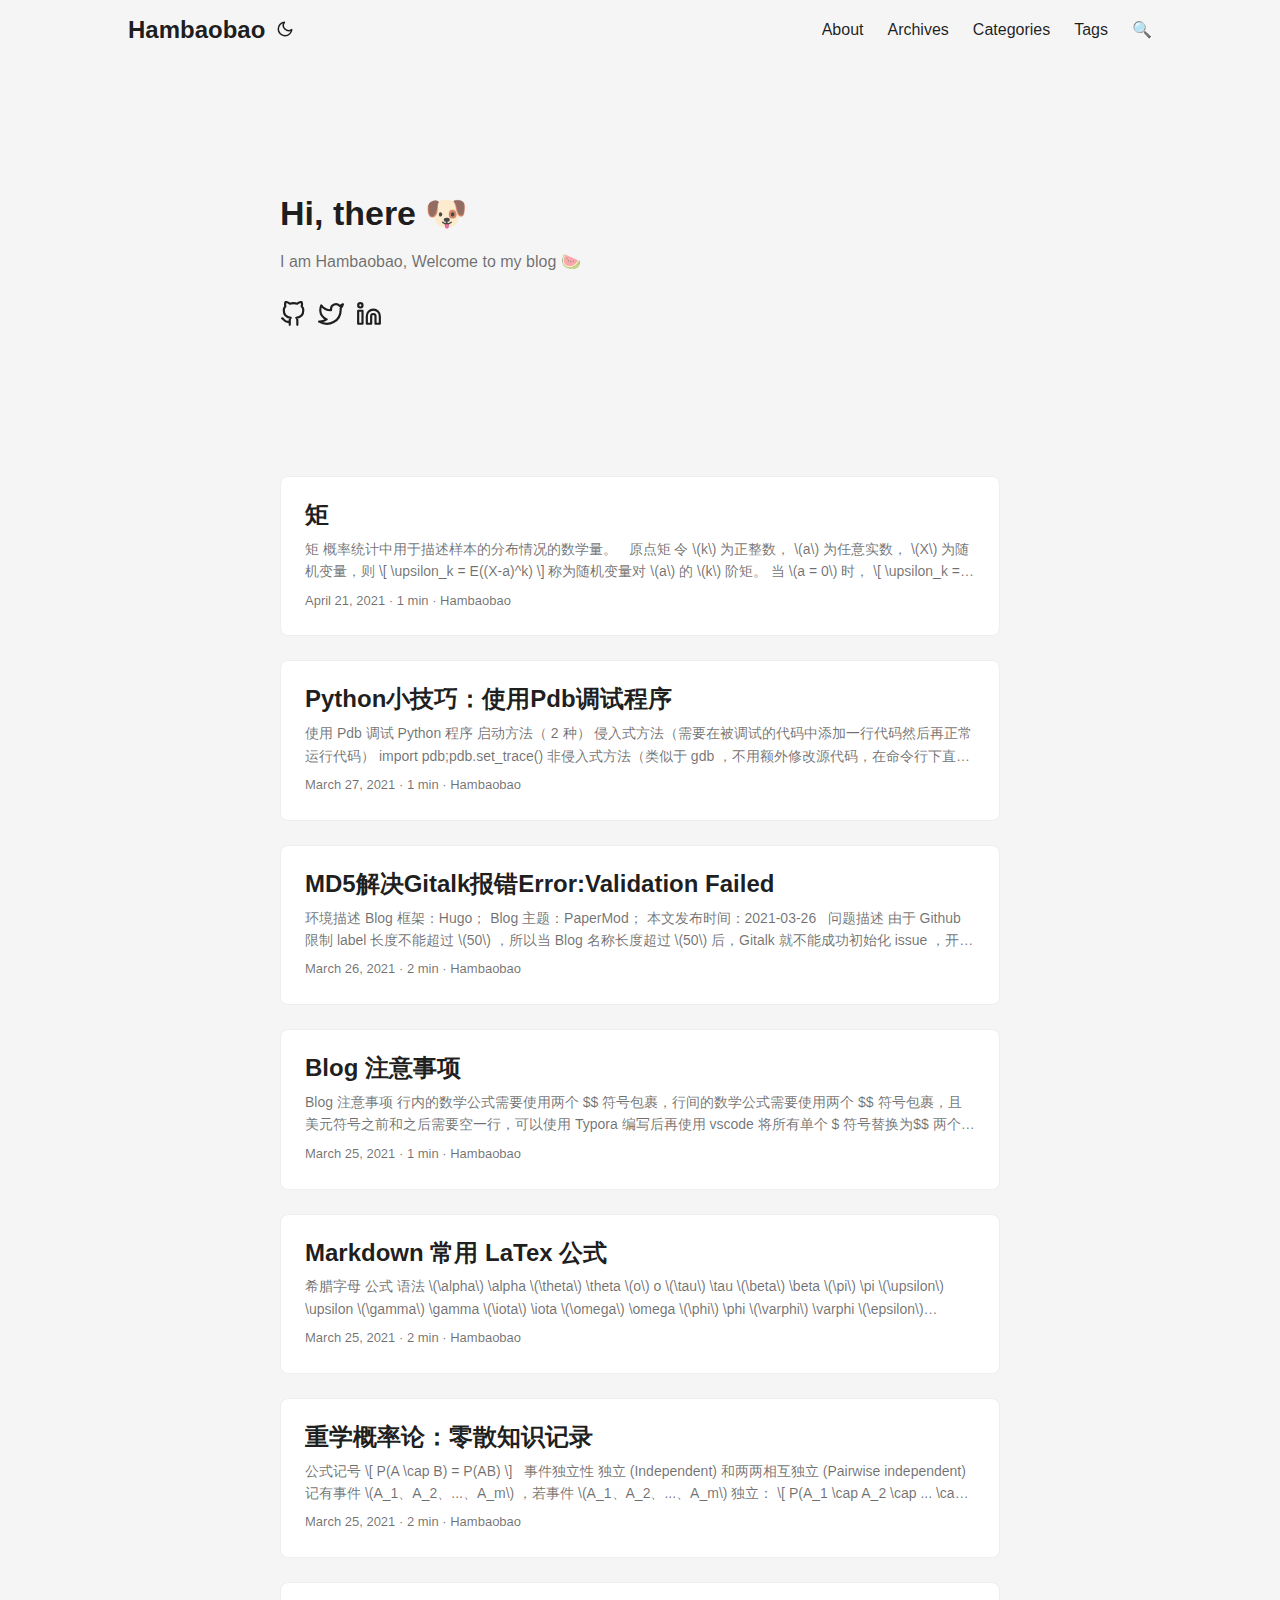
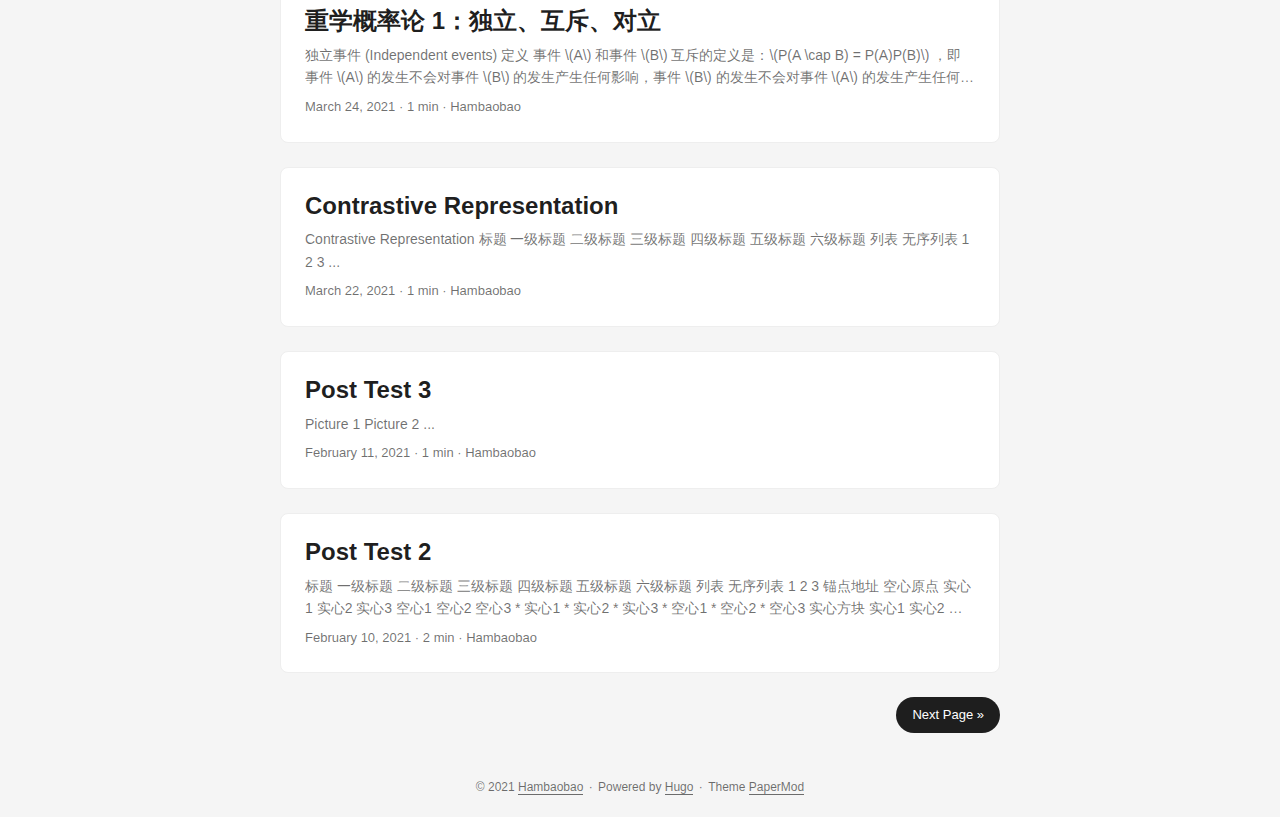
==== index.html @ 39e087c7 "deployed by shell" ====
<!DOCTYPE html>
<html lang="en" dir="auto">

<head><meta charset="utf-8">
<meta http-equiv="X-UA-Compatible" content="IE=edge">
<meta name="viewport" content="width=device-width, initial-scale=1, shrink-to-fit=no">
<meta name="robots" content="index, follow">
<title>Hambaobao</title>

<meta name="keywords" content="" />
<meta name="description" content="">
<meta name="author" content="Hambaobao">
<link rel="canonical" href="https://hambaobao.github.io/" />
<link href="/assets/css/stylesheet.min.3b4ed2e80185ab356f837eda72c1debdea24ca2d707d78b82f2534624843aaa0.css" integrity="sha256-O07S6AGFqzVvg37acsHeveokyi1wfXi4LyU0YkhDqqA=" rel="preload stylesheet"
    as="style">

<link rel="icon" href="https://hambaobao.github.io/favicon.ico">
<link rel="icon" type="image/png" sizes="16x16" href="https://hambaobao.github.io/favicon-16x16.png">
<link rel="icon" type="image/png" sizes="32x32" href="https://hambaobao.github.io/favicon-32x32.png">
<link rel="apple-touch-icon" href="https://hambaobao.github.io/apple-touch-icon.png">
<link rel="mask-icon" href="https://hambaobao.github.io/safari-pinned-tab.svg">
<meta name="theme-color" content="#2e2e33">
<meta name="msapplication-TileColor" content="#2e2e33">
<meta name="generator" content="Hugo 0.80.0" />
<link rel="alternate" type="application/rss&#43;xml" href="https://hambaobao.github.io/index.xml">
<link rel="alternate" type="application/json" href="https://hambaobao.github.io/index.json">


<meta property="og:title" content="Hambaobao" />
<meta property="og:description" content="" />
<meta property="og:type" content="website" />
<meta property="og:url" content="https://hambaobao.github.io/" />
<meta property="og:updated_time" content="2021-04-21T15:44:11+08:00" />
<meta name="twitter:card" content="summary"/>
<meta name="twitter:title" content="Hambaobao"/>
<meta name="twitter:description" content=""/>

<script type="application/ld+json">
{
  "@context": "https://schema.org",
  "@type": "Organization",
  "name": "Hambaobao",
  "url": "https://hambaobao.github.io",
  "description": "",
  "thumbnailUrl": "https://hambaobao.github.io/favicon.ico",
  "sameAs": [
      "https://github.com/Hambaobao", "https://twitter.com", "https://linkedin.com"
  ]
}
</script>


</head>

<body class="list" id="top">
<script>
    if (localStorage.getItem("pref-theme") === "dark") {
        document.body.classList.add('dark');
    } else if (localStorage.getItem("pref-theme") === "light") {
        document.body.classList.remove('dark')
    } else if (window.matchMedia('(prefers-color-scheme: dark)').matches) {
        document.body.classList.add('dark');
    }

</script>
<noscript>
    <style type="text/css">
        .theme-toggle,
        .top-link {
            display: none;
        }

    </style>
</noscript>
<header class="header">
    <nav class="nav">
        <div class="logo">
            <a href="https://hambaobao.github.io" accesskey="h" title="Hambaobao (Alt + H)">Hambaobao</a>
            <span class="logo-switches">
                <a id="theme-toggle" accesskey="t" title="(Alt + T)">
                    <svg id="moon" xmlns="http://www.w3.org/2000/svg" width="24" height="24" viewBox="0 0 24 24"
                        fill="none" stroke="currentColor" stroke-width="2" stroke-linecap="round"
                        stroke-linejoin="round">
                        <path d="M21 12.79A9 9 0 1 1 11.21 3 7 7 0 0 0 21 12.79z"></path>
                    </svg>
                    <svg id="sun" xmlns="http://www.w3.org/2000/svg" width="24" height="24" viewBox="0 0 24 24"
                        fill="none" stroke="currentColor" stroke-width="2" stroke-linecap="round"
                        stroke-linejoin="round">
                        <circle cx="12" cy="12" r="5"></circle>
                        <line x1="12" y1="1" x2="12" y2="3"></line>
                        <line x1="12" y1="21" x2="12" y2="23"></line>
                        <line x1="4.22" y1="4.22" x2="5.64" y2="5.64"></line>
                        <line x1="18.36" y1="18.36" x2="19.78" y2="19.78"></line>
                        <line x1="1" y1="12" x2="3" y2="12"></line>
                        <line x1="21" y1="12" x2="23" y2="12"></line>
                        <line x1="4.22" y1="19.78" x2="5.64" y2="18.36"></line>
                        <line x1="18.36" y1="5.64" x2="19.78" y2="4.22"></line>
                    </svg>
                </a>
                
                
            </span>
        </div>
        <ul id="menu" onscroll="menu_on_scroll()">
            <li>
                <a href="https://hambaobao.github.io/about/" title="About">
                    <span>About</span>
                </a>
            </li>
            <li>
                <a href="https://hambaobao.github.io/archives/" title="Archives">
                    <span>Archives</span>
                </a>
            </li>
            <li>
                <a href="https://hambaobao.github.io/categories/" title="Categories">
                    <span>Categories</span>
                </a>
            </li>
            <li>
                <a href="https://hambaobao.github.io/tags/" title="Tags">
                    <span>Tags</span>
                </a>
            </li>
            <li>
                <a href="https://hambaobao.github.io/search/" title="🔍 (Alt &#43; /)" accesskey=/>
                    <span>🔍</span>
                </a>
            </li></ul>
    </nav>
</header>

    <main class="main"> 



<article class="first-entry home-info">
    <header class="entry-header">
        <h1>Hi, there 🐶</h1>
    </header>
    <section class="entry-content">
        <p>I am Hambaobao, Welcome to my blog 🍉</p>
    </section>
    <footer class="entry-footer"><div class="social-icons"><a href="https://github.com/Hambaobao" target="_blank" rel="noopener noreferrer me"
        title="Github"><svg xmlns="http://www.w3.org/2000/svg" viewBox="0 0 24 24" fill="none" stroke="currentColor" stroke-width="2"
    stroke-linecap="round" stroke-linejoin="round">
    <path
        d="M9 19c-5 1.5-5-2.5-7-3m14 6v-3.87a3.37 3.37 0 0 0-.94-2.61c3.14-.35 6.44-1.54 6.44-7A5.44 5.44 0 0 0 20 4.77 5.07 5.07 0 0 0 19.91 1S18.73.65 16 2.48a13.38 13.38 0 0 0-7 0C6.27.65 5.09 1 5.09 1A5.07 5.07 0 0 0 5 4.77a5.44 5.44 0 0 0-1.5 3.78c0 5.42 3.3 6.61 6.44 7A3.37 3.37 0 0 0 9 18.13V22">
    </path>
</svg></a><a href="https://twitter.com" target="_blank" rel="noopener noreferrer me"
        title="Twitter"><svg xmlns="http://www.w3.org/2000/svg" viewBox="0 0 24 24" fill="none" stroke="currentColor" stroke-width="2"
    stroke-linecap="round" stroke-linejoin="round">
    <path
        d="M23 3a10.9 10.9 0 0 1-3.14 1.53 4.48 4.48 0 0 0-7.86 3v1A10.66 10.66 0 0 1 3 4s-4 9 5 13a11.64 11.64 0 0 1-7 2c9 5 20 0 20-11.5a4.5 4.5 0 0 0-.08-.83A7.72 7.72 0 0 0 23 3z">
    </path>
</svg></a><a href="https://linkedin.com" target="_blank" rel="noopener noreferrer me"
        title="Linkedin"><svg xmlns="http://www.w3.org/2000/svg" viewBox="0 0 24 24" fill="none" stroke="currentColor" stroke-width="2"
    stroke-linecap="round" stroke-linejoin="round">
    <path d="M16 8a6 6 0 0 1 6 6v7h-4v-7a2 2 0 0 0-2-2 2 2 0 0 0-2 2v7h-4v-7a6 6 0 0 1 6-6z"></path>
    <rect x="2" y="9" width="4" height="12"></rect>
    <circle cx="4" cy="4" r="2"></circle>
</svg></a></div>
</footer>
</article>

<article class="post-entry"> 

  <header class="entry-header">
    <h2>
      矩
    </h2>
  </header>
  <section class="entry-content">
    <p>矩 概率统计中用于描述样本的分布情况的数学量。
 
原点矩 令 \(k\) 为正整数， \(a\) 为任意实数， \(X\) 为随机变量，则
\[ \upsilon_k = E((X-a)^k) \]
称为随机变量对 \(a\) 的 \(k\) 阶矩。
当 \(a = 0\) 时，
\[ \upsilon_k = E(X^k) \]
即为随机变量 \(X\) 的 \(k\) 阶原点矩。
随机变量 \(X\) 的 一阶原点矩 即为其期望 \(E(X)\) ，也称为样本的中心。
 
中心矩 对于一维随机变量 \(X\)，其 \(k\) 阶中心矩 \(\mu_k\) 为相对于 \(E(X)\) 的 \(k\) 阶矩：
\[ \mu_k = E((X-E(X)^k)) = \int_{-\infty}^{&#43;\infty} (x - \mu)^k f(x) dx \]
意义  0 阶中心矩 \[\mu_0\] 恒为 \[1\] ； 1 阶中心距 \[\mu_1\] 恒为 \[0\] ； 2 阶中心距 \[\mu_2 = \int_{-\infty}^{&#43;\infty}[x - E(x)]^2dx = E(X^2) - E(X)^2\] ，为 \[X\] 的方差 \[Var(X)\] ； 3 阶中心距 \[\mu_3 = \int_{-\infty}^{&#43;\infty}[x - E(x)]^3 dx\] 为 \[X\] 的偏态； 4 阶中心距 \[\mu_4 = \int_{-\infty}^{&#43;\infty}[x - E(x)]^4 dx\] 为 \[X\] 的峰态；  性质  中心矩具有平移不变性，对任意随机变量 \[X\] 和任意常数 \[c\] ，恒有：\[\mu_n(X&#43;c) = \mu_n(X)\] ； \[n\] 阶中心矩是 \[n\] 的齐次函数：\[\mu_n(cX) = c^n\mu_n(X)\] ；   ...</p>
  </section>
  <footer class="entry-footer">

April 21, 2021&nbsp;·&nbsp;1 min&nbsp;·&nbsp;Hambaobao
</footer>
  <a class="entry-link" aria-label="post link to 矩" href="https://hambaobao.github.io/post/%E7%9F%A9/"></a>
</article>
<article class="post-entry"> 

  <header class="entry-header">
    <h2>
      Python小技巧：使用Pdb调试程序
    </h2>
  </header>
  <section class="entry-content">
    <p>使用 Pdb 调试 Python 程序 启动方法（ 2 种）  侵入式方法（需要在被调试的代码中添加一行代码然后再正常运行代码）
import pdb;pdb.set_trace()
 非侵入式方法（类似于 gdb ，不用额外修改源代码，在命令行下直接运行就能调试）
python3 -m pdb filename.py
   
Pdb 命令 查看源代码  命令 l ：查看当前位置前后11行源代码（多次会翻页），当前位置在代码中会用--&gt;这个符号标出来； 命令 ll ：查看当前函数或框架的所有源代码；   
添加断点  命令 b line_number ：例如 b 18 在当前文件的第 \(18\) 行打断点； 命令 b filename:line_number ：在 filename 文件的第 line_number 行打断点； 命令 b functionname ：在函数 functionname 处打断点；
 命令 b ：列出所有中断，包括每个断点、命中该断点的次数、当前的忽略次数以及关联的条件；
   
清除断点  命令 cl ：清除所有断点； 命令 cl bpnumber [bpnumber ....</p>
  </section>
  <footer class="entry-footer">

March 27, 2021&nbsp;·&nbsp;1 min&nbsp;·&nbsp;Hambaobao
</footer>
  <a class="entry-link" aria-label="post link to Python小技巧：使用Pdb调试程序" href="https://hambaobao.github.io/post/python%E5%B0%8F%E6%8A%80%E5%B7%A7-%E4%BD%BF%E7%94%A8pdb%E8%B0%83%E8%AF%95%E7%A8%8B%E5%BA%8F/"></a>
</article>
<article class="post-entry"> 

  <header class="entry-header">
    <h2>
      MD5解决Gitalk报错Error:Validation Failed
    </h2>
  </header>
  <section class="entry-content">
    <p>环境描述  Blog 框架：Hugo； Blog 主题：PaperMod； 本文发布时间：2021-03-26   
问题描述 由于 Github 限制 label 长度不能超过 \(50\) ，所以当 Blog 名称长度超过 \(50\) 后，Gitalk 就不能成功初始化 issue ，开启评论时提示错误信息为：Error:Validation Failed 。
 
解决方法 1. 找到一个 JS 实现的 md5 脚本 比如这个： JavaScript- MD5，我使用的是该仓库下的 js/md5.min.js 这个文件，把它下载下来，然后放到自己的网站的 js 脚本目录下，比如我的是 https://hambaobao.github.io/assets/js/ ，此处为生成静态网站文件后上传到 Github 的目录位置，至于在本地的时候放在哪里，由于不同框架和主题不同请读者自行判断，我是放到了本地的 /public/assets/js/ 下。
 
2. 修改 Gitalk 配置文件 简单的引入md5 脚本，并修改 Gitalk 配置中的 id 即可。
原文件：
{{ if .Site.Params.enableGitalk }} &lt;div id=&#34;gitalk-container&#34;&gt;&lt;/div&gt; &lt;link rel=&#34;stylesheet&#34; href=&#34;https://cdn.jsdelivr.net/npm/gitalk@1/dist/gitalk.css&#34;&gt; &lt;script src=&#34;https://cdn.jsdelivr.net/npm/gitalk@1/dist/gitalk.min.js&#34;&gt;&lt;/script&gt; &lt;script&gt; const gitalk = new Gitalk({ clientID: &#39;{{ ....</p>
  </section>
  <footer class="entry-footer">

March 26, 2021&nbsp;·&nbsp;2 min&nbsp;·&nbsp;Hambaobao
</footer>
  <a class="entry-link" aria-label="post link to MD5解决Gitalk报错Error:Validation Failed" href="https://hambaobao.github.io/post/md5%E8%A7%A3%E5%86%B3gitalk%E6%8A%A5%E9%94%99errorvalidation-failed/"></a>
</article>
<article class="post-entry"> 

  <header class="entry-header">
    <h2>
      Blog 注意事项
    </h2>
  </header>
  <section class="entry-content">
    <p>Blog 注意事项   行内的数学公式需要使用两个 $$ 符号包裹，行间的数学公式需要使用两个 $$ 符号包裹，且美元符号之前和之后需要空一行，可以使用 Typora 编写后再使用 vscode 将所有单个 $ 符号替换为$$ 两个美元符号，然后再网站根目录下执行 ./deploy.sh 发布更新网站内容；Reference
  Typora 中的空白行不会在网页中出现，若希望在网页出现像使用 Typora 打开 .md 文件那样的空白行，需要在 Typora 中的空白行使用 &amp;nbsp; 占位；Reference
  Updating；
  ...</p>
  </section>
  <footer class="entry-footer">

March 25, 2021&nbsp;·&nbsp;1 min&nbsp;·&nbsp;Hambaobao
</footer>
  <a class="entry-link" aria-label="post link to Blog 注意事项" href="https://hambaobao.github.io/post/blog-%E6%B3%A8%E6%84%8F%E4%BA%8B%E9%A1%B9/"></a>
</article>
<article class="post-entry"> 

  <header class="entry-header">
    <h2>
      Markdown 常用 LaTex 公式
    </h2>
  </header>
  <section class="entry-content">
    <p>希腊字母    公式 语法     \(\alpha\) \alpha   \(\theta\) \theta   \(o\) o   \(\tau\) \tau   \(\beta\) \beta   \(\pi\) \pi   \(\upsilon\) \upsilon   \(\gamma\) \gamma   \(\iota\) \iota   \(\omega\) \omega   \(\phi\) \phi   \(\varphi\) \varphi   \(\epsilon\) \epsilon   \(\lambda\) \lambda   \(\chi\) \chi   \(\varepsilon\) \varepsilon   \(\mu\) \mu   \(\sigma\) \sigma   \(\psi\) \psi   \(\zeta\) \zeta   \(\nu\) \nu   \(\eta\) \eta   \(\xi\) xi   \(\Gamma\) \Gamma   \(\Lambda\) \Lambda   \(\Sigma\) \Sigma   \(\Psi\) \Psi   \(\Delta\) \Delta   \(\Upsilon\) \Upsilon   \(\Omega\) \Omega   \(\Theta\) \Theta   \(\Pi\) \Pi   \(\Phi\) \Phi     ...</p>
  </section>
  <footer class="entry-footer">

March 25, 2021&nbsp;·&nbsp;2 min&nbsp;·&nbsp;Hambaobao
</footer>
  <a class="entry-link" aria-label="post link to Markdown 常用 LaTex 公式" href="https://hambaobao.github.io/post/markdown-%E5%B8%B8%E7%94%A8latex%E5%85%AC%E5%BC%8F/"></a>
</article>
<article class="post-entry"> 

  <header class="entry-header">
    <h2>
      重学概率论：零散知识记录
    </h2>
  </header>
  <section class="entry-content">
    <p>公式记号 \[ P(A \cap B) = P(AB) \]
 
事件独立性 独立 (Independent) 和两两相互独立 (Pairwise independent) 记有事件 \(A_1、A_2、...、A_m\) ，若事件 \(A_1、A_2、...、A_m\) 独立：
\[ P(A_1 \cap A_2 \cap ... \cap A_m) = P(A_1)P(A_2)...P(A_m) \]
若事件 \(A_1、A_2、...、A_m\) 两两相互独立：
\[ P(A_i \cap A_j) = P(A_i)P(A_j), for\ any \ 1 \le i, j \le m \]
注意 事件 \(A_1、A_2、...、A_m\) 独立比事件 \(A_1、A_2、...、A_m\) 两两相互独立的条件更强，即使事件 \(A_1、A_2、...、A_m\) 两两相互独立，事件 \(A_1、A_2、...、A_m\) 也不一定独立，即公式 \((3)\) 成立，公式 \((2)\) 也不一定成立。
例子 抛两次骰子，记第一次抛出正面为事件 \(A\) ，记第二次抛出正面为事件 \(B\) ，记两次抛出得到相同的面为事件 \(C\) ，事件 \(A、B、C\) 两两相互独立，但是事件 \(A、B、C\) 并不独立：...</p>
  </section>
  <footer class="entry-footer">

March 25, 2021&nbsp;·&nbsp;2 min&nbsp;·&nbsp;Hambaobao
</footer>
  <a class="entry-link" aria-label="post link to 重学概率论：零散知识记录" href="https://hambaobao.github.io/post/%E9%87%8D%E5%AD%A6%E6%A6%82%E7%8E%87%E8%AE%BA-%E9%9B%B6%E6%95%A3%E7%9F%A5%E8%AF%86%E8%AE%B0%E5%BD%95/"></a>
</article>
<article class="post-entry"> 

  <header class="entry-header">
    <h2>
      重学概率论 1：独立、互斥、对立
    </h2>
  </header>
  <section class="entry-content">
    <p>独立事件 (Independent events)  定义 事件 \(A\) 和事件 \(B\) 互斥的定义是：\(P(A \cap B) = P(A)P(B)\) ，即事件 \(A\) 的发生不会对事件 \(B\) 的发生产生任何影响，事件 \(B\) 的发生不会对事件 \(A\) 的发生产生任何影响。
例子 抛两次硬币，记第一次抛到正面朝上为事件 \(A\) ，第二次抛到正面朝上为事件 \(B\) ，则事件 \(A\) 和事件 \(B\) 相互独立，因为第一抛硬币的结果并不会影响第二次抛硬币的结果。
 
互斥事件 (Mutually exclusive events)  定义 事件 \(A\) 和事件 \(B\) 互斥的定义是：\(A \cap B = \emptyset\) ，即事件 \(A\) 和事件 \(B\) 不可能同时发生。
例子 设一个大学生是大一学生、大二学生、大三学生、大四学生分别为事件 \(A、B、C、D\) ，则事件 \(A\) 和事件 \(B\) 是互斥事件，因为一个同学不可能既是大一学生又是大二学生。
 
对立事件 (Opposing events)  定义 事件 \(A\) 和事件 \(B\) 对立的定义是：\(A \cap B = \emptyset\) 并且 \(A \cup B = U\) 。...</p>
  </section>
  <footer class="entry-footer">

March 24, 2021&nbsp;·&nbsp;1 min&nbsp;·&nbsp;Hambaobao
</footer>
  <a class="entry-link" aria-label="post link to 重学概率论 1：独立、互斥、对立" href="https://hambaobao.github.io/post/%E9%87%8D%E5%AD%A6%E6%A6%82%E7%8E%87%E8%AE%BA1-%E7%8B%AC%E7%AB%8B%E4%BA%92%E6%96%A5%E5%AF%B9%E7%AB%8B/"></a>
</article>
<article class="post-entry"> 

  <header class="entry-header">
    <h2>
      Contrastive Representation
    </h2>
  </header>
  <section class="entry-content">
    <p>Contrastive Representation 标题 一级标题 二级标题 三级标题 四级标题 五级标题 六级标题 列表 无序列表  1 2 3    ...</p>
  </section>
  <footer class="entry-footer">

March 22, 2021&nbsp;·&nbsp;1 min&nbsp;·&nbsp;Hambaobao
</footer>
  <a class="entry-link" aria-label="post link to Contrastive Representation" href="https://hambaobao.github.io/post/contrastive-representation/"></a>
</article>
<article class="post-entry"> 

  <header class="entry-header">
    <h2>
      Post Test 3
    </h2>
  </header>
  <section class="entry-content">
    <p>Picture 1 Picture 2 ...</p>
  </section>
  <footer class="entry-footer">

February 11, 2021&nbsp;·&nbsp;1 min&nbsp;·&nbsp;Hambaobao
</footer>
  <a class="entry-link" aria-label="post link to Post Test 3" href="https://hambaobao.github.io/post/post-test-3/"></a>
</article>
<article class="post-entry"> 

  <header class="entry-header">
    <h2>
      Post Test 2
    </h2>
  </header>
  <section class="entry-content">
    <p>标题 一级标题 二级标题 三级标题 四级标题 五级标题 六级标题 列表 无序列表  1 2 3  锚点地址 空心原点  实心1 实心2 实心3  空心1 空心2 空心3    * 实心1 * 实心2 * 实心3 * 空心1 * 空心2 * 空心3 实心方块  实心1 实心2 实心3  空心1 空心2 空心3  实心方块1 实心方块2 实心方块3      * 实心1 * 实心2 * 实心3 * 空心1 * 空心2 * 空心3 * 实心方块1 * 实心方块2 * 实心方块3 有序列表  1 2 3  引用  这里是引用...</p>
  </section>
  <footer class="entry-footer">

February 10, 2021&nbsp;·&nbsp;2 min&nbsp;·&nbsp;Hambaobao
</footer>
  <a class="entry-link" aria-label="post link to Post Test 2" href="https://hambaobao.github.io/post/post-test-2/"></a>
</article>
<footer class="page-footer">
  <nav class="pagination">
    <a class="next" href="https://hambaobao.github.io/page/2/">Next Page »</a>
  </nav>
</footer>

    </main><footer class="footer">
    <span>&copy; 2021 <a href="https://hambaobao.github.io">Hambaobao</a></span>
    <span>&middot;</span>
    <span>Powered by <a href="https://gohugo.io/" rel="noopener noreferrer" target="_blank">Hugo</a></span>
    <span>&middot;</span>
    <span>Theme <a href="https://git.io/hugopapermod" rel="noopener" target="_blank">PaperMod</a></span>
</footer>
<a href="#top" aria-label="go to top" title="Go to Top (Alt + G)">
    <button class="top-link" id="top-link" type="button" accesskey="g">
        <svg xmlns="http://www.w3.org/2000/svg" viewBox="0 0 12 6" fill="currentColor">
            <path d="M12 6H0l6-6z" />
        </svg>
    </button>
</a>



<script>
    window.onload = function () {
        if (localStorage.getItem("menu-scroll-position")) {
            document.getElementById('menu').scrollLeft = localStorage.getItem("menu-scroll-position");
        }
    }
    document.querySelectorAll('a[href^="#"]').forEach(anchor => {
        anchor.addEventListener("click", function (e) {
            e.preventDefault();
            var id = this.getAttribute("href").substr(1);
            if (!window.matchMedia('(prefers-reduced-motion: reduce)').matches) {
                document.querySelector(`[id='${decodeURIComponent(id)}']`).scrollIntoView({
                    behavior: "smooth"
                });
            } else {
                document.querySelector(`[id='${decodeURIComponent(id)}']`).scrollIntoView();
            }
            if (id === "top") {
                history.replaceState(null, null, " ");
            } else {
                history.pushState(null, null, `#${id}`);
            }
        });
    });
    var mybutton = document.getElementById("top-link");
    window.onscroll = function () {
        if (document.body.scrollTop > 800 || document.documentElement.scrollTop > 800) {
            mybutton.style.visibility = "visible";
            mybutton.style.opacity = "1";
        } else {
            mybutton.style.visibility = "hidden";
            mybutton.style.opacity = "0";
        }
    };

    function menu_on_scroll() {
        localStorage.setItem("menu-scroll-position", document.getElementById('menu').scrollLeft);
    }

</script>
<script>
    document.getElementById("theme-toggle").addEventListener("click", () => {
        if (document.body.className.includes("dark")) {
            document.body.classList.remove('dark');
            localStorage.setItem("pref-theme", 'light');
        } else {
            document.body.classList.add('dark');
            localStorage.setItem("pref-theme", 'dark');
        }
    })

</script>

</body>

</html>
---- assets/css/stylesheet.min.3b4ed2e80185ab356f837eda72c1debdea24ca2d707d78b82f2534624843aaa0.css ----
.not-found{position:absolute;left:0;right:0;display:flex;align-items:center;justify-content:center;height:80%;font-size:160px;font-weight:700}.hljs-comment,.hljs-quote{color:#b6b18b}.hljs-deletion,.hljs-name,.hljs-regexp,.hljs-selector-class,.hljs-selector-id,.hljs-tag,.hljs-template-variable,.hljs-variable{color:#eb3c54}.hljs-built_in,.hljs-builtin-name,.hljs-link,.hljs-literal,.hljs-meta,.hljs-number,.hljs-params,.hljs-type{color:#e7ce56}.hljs-attribute{color:#ee7c2b}.hljs-addition,.hljs-bullet,.hljs-string,.hljs-symbol{color:#4fb4d7}.hljs-section,.hljs-title{color:#78bb65}.hljs-keyword,.hljs-selector-tag{color:#b45ea4}.hljs{display:block;overflow-x:auto;background:#1c1d21;color:#c0c5ce;padding:.5em}.hljs-emphasis{font-style:italic}.hljs-strong{font-weight:700}.archive-posts{width:100%;font-size:16px}.archive-year{margin-top:40px}.archive-year:not(:last-of-type){border-bottom:2px solid var(--border)}.archive-month{display:flex;align-items:flex-start;padding:10px 0}.archive-month-header{margin:25px 0;width:200px}.archive-month:not(:last-of-type){border-bottom:1px solid var(--border)}.archive-entry{position:relative;padding:5px;margin:10px 0}.archive-entry-title{margin:5px 0;font-weight:400}.archive-count,.archive-meta{color:var(--secondary);font-size:14px}.footer,.top-link{font-size:12px;color:var(--secondary)}.footer{max-width:calc(var(--main-width) + var(--gap) * 2);margin:auto;padding:calc((var(--footer-height) - var(--gap))/2) var(--gap);text-align:center;line-height:24px}.footer span{margin-inline-start:1px;margin-inline-end:1px}.footer a{color:inherit;border-bottom:1px solid var(--secondary)}.footer a:hover{border-bottom:1px solid var(--primary)}.top-link{visibility:hidden;position:fixed;bottom:60px;right:30px;z-index:99;background:var(--tertiary);width:42px;height:42px;padding:12px;border-radius:64px;transition:visibility .5s,opacity .8s linear}.top-link,.top-link svg{filter:drop-shadow(0px 0px 0px var(--theme))}.footer a:hover,.top-link:hover{color:var(--primary)}.top-link:focus{outline:0}.nav{display:flex;flex-wrap:wrap;justify-content:space-between;max-width:calc(var(--nav-width) + var(--gap) * 2);margin-inline-start:auto;margin-inline-end:auto;line-height:var(--header-height)}.nav a{display:block}.logo,#menu{display:flex;margin:auto var(--gap)}.logo{flex-wrap:inherit}.logo a{font-size:24px;font-weight:700}.logo a img{display:inline;vertical-align:middle;pointer-events:none;transform:translate(0,-10%);border-radius:6px;margin-inline-end:8px}#theme-toggle svg{height:18px}a#theme-toggle{font-size:24px;user-select:none;margin:auto 4px;cursor:pointer}body.dark #moon{vertical-align:middle;display:none}body:not(.dark) #sun{display:none}#menu{list-style:none;word-break:keep-all;overflow-x:auto;white-space:nowrap}#menu li+li{margin-inline-start:var(--gap)}#menu a{font-size:16px}#menu .active{font-weight:500;border-bottom:2px solid currentColor}.lang-switch li,.lang-switch ul,.logo-switches{display:inline-flex;margin:auto 4px}.lang-switch{display:flex;flex-wrap:inherit}.lang-switch a{margin:auto 3px;font-size:16px;font-weight:500}.logo-switches{flex-wrap:inherit}.main{position:relative;min-height:calc(100vh - var(--header-height) - var(--footer-height));max-width:calc(var(--main-width) + var(--gap) * 2);margin:auto;padding:var(--gap)}.page-header h1{font-size:40px}.pagination{display:flex}.pagination a{color:var(--theme);font-size:13px;line-height:36px;background:var(--primary);border-radius:calc(36px/2);padding:0 16px}.pagination .next{margin-inline-start:auto}.social-icons{padding:12px 0}.social-icons a:not(:last-of-type){margin-inline-end:12px}.social-icons a svg{height:26px;width:26px}code{direction:ltr}.first-entry{position:relative;display:flex;flex-direction:column;justify-content:center;min-height:320px;margin:var(--gap) 0 calc(var(--gap) * 2) 0}.first-entry .entry-header{overflow:hidden;display:-webkit-box;-webkit-box-orient:vertical;-webkit-line-clamp:3}.first-entry .entry-header h1{font-size:34px;line-height:1.3}.first-entry .entry-content{margin:14px 0;font-size:16px;-webkit-line-clamp:3}.first-entry .entry-footer{font-size:14px}.home-info .entry-content{-webkit-line-clamp:unset}.post-entry{position:relative;margin-bottom:var(--gap);padding:var(--gap);background:var(--entry);border-radius:var(--radius);transition:transform .1s;border:1px solid var(--border)}.post-entry:active{transform:scale(.96)}.tag-entry .entry-cover{display:none}.entry-header h2{font-size:24px}.entry-content{margin:8px 0;color:var(--secondary);font-size:14px;line-height:1.6;overflow:hidden;display:-webkit-box;-webkit-box-orient:vertical;-webkit-line-clamp:2}.entry-footer{color:var(--secondary);font-size:13px}.entry-link{position:absolute;left:0;right:0;top:0;bottom:0}.entry-cover,.entry-isdraft{font-size:14px;color:var(--secondary)}.entry-isdraft{display:inline}.entry-cover{margin-bottom:var(--gap);text-align:center}.entry-cover img{border-radius:var(--radius);pointer-events:none;width:100%}.entry-cover a{color:var(--secondary);box-shadow:0 1px 0 var(--primary)}.page-header,.post-header{margin:24px auto var(--content-gap)}.post-title{margin-bottom:2px;font-size:40px}.post-description{margin-top:10px;margin-bottom:5px}.post-meta,.breadcrumbs{color:var(--secondary);font-size:14px;display:flex;flex-wrap:wrap}.post-meta .i18n_list li{display:inline-flex;list-style:none;margin:auto 3px;box-shadow:0 1px 0 var(--secondary)}.breadcrumbs a{font-size:16px}.post-content{color:var(--content)}.post-content h3,.post-content h4,.post-content h5,.post-content h6{margin:24px 0 16px}.post-content h1{margin:40px auto 32px;font-size:40px}.post-content h2{margin:32px auto 24px;font-size:32px}.post-content h3{font-size:24px}.post-content h4{font-size:16px}.post-content h5{font-size:14px}.post-content h6{font-size:12px}.post-content a,.toc a:hover{box-shadow:0 1px 0}.post-content a code{margin:auto 0;border-radius:0;box-shadow:0 -1px 0 var(--primary)inset}.post-content del{text-decoration:none;background:linear-gradient(to right,var(--primary) 100%,transparent 0) 0 50%/1px 1px repeat-x}.post-content dl,.post-content ol,.post-content p,.post-content ul{margin-bottom:var(--content-gap)}.post-content ol,.post-content ul{padding-inline-start:20px}.post-content li{margin-top:5px}.post-content li p{margin-bottom:0}.post-content dl{display:flex;flex-wrap:wrap;margin:0}.post-content dt{width:25%;font-weight:700}.post-content dd{width:75%;margin-inline-start:0;padding-inline-start:10px}.post-content dd~dd,.post-content dt~dt{margin-top:10px}.post-content table{margin-bottom:32px}.post-content table th,.post-content table:not(.highlighttable,.highlight table,.gist .highlight) td{min-width:80px;padding:12px 8px;line-height:1.5;border-bottom:1px solid var(--border)}.post-content table th{font-size:14px;text-align:start}.post-content table:not(.highlighttable) td code:only-child{margin:auto 0}.post-content .highlight table{border-radius:var(--radius)}.post-content .highlight:not(table),.post-content pre{margin:10px auto;background:var(--hljs-bg)!important;border-radius:var(--radius)}.post-content li>.highlight{margin-inline-end:0}.post-content ul pre{margin-inline-start:calc(var(--gap) * -2)}.post-content .highlight pre{margin:0}.post-content .highlighttable{table-layout:fixed}.post-content .highlighttable td:first-child{width:40px}.post-content .highlighttable td .linenodiv{padding-inline-end:0!important}.post-content .highlighttable td .highlight,.post-content .highlighttable td .linenodiv pre{margin-bottom:0}.post-content .highlighttable td .highlight pre code::-webkit-scrollbar{display:none}.post-content .highlight span{background:0 0!important}.post-content code{margin:auto 4px;padding:4px 6px;font-family:Menlo,Monaco,courier new,Courier,monospace;font-size:.78em;line-height:1.5;background:var(--code-bg);border-radius:2px}.post-content pre code{display:block;margin:auto 0;padding:10px;color:rgba(255,255,255,.8);background:0 0;border-radius:0;overflow-x:auto}.post-content blockquote{margin:20px 0;padding:0 14px;border-inline-start:3px solid var(--primary)}.post-content hr{margin:30px 0;height:2px;background:var(--tertiary);border-top:0;border-bottom:0}.post-content iframe{max-width:100%}.post-content img{border-radius:4px}.post-content img[src*='#center']{margin:auto}.post-content figure>figcaption{color:var(--primary);font-size:16px;font-weight:700;margin:24px 0 16px}.toc{margin:0 2px 40px;border:1px solid var(--border);background:var(--code-bg);border-radius:var(--radius);padding:.4em}.dark .toc{background:var(--entry)}.toc details summary{cursor:zoom-in;margin-inline-start:20px}.toc details[open] summary{cursor:zoom-out}.toc .details{display:inline;font-weight:500}.toc .inner{margin:0 20px;padding:10px 20px}.toc li ul{margin-inline-start:var(--gap)}.toc summary:focus{outline:0}.post-footer{margin-top:56px}.post-tags li{display:inline-block;margin-inline-end:3px;margin-bottom:5px}.post-tags a,.share-buttons,.paginav{border-radius:var(--radius);background:var(--code-bg);border:1px solid var(--border)}.post-tags a{display:block;padding-inline-start:14px;padding-inline-end:14px;color:var(--secondary);font-size:14px;line-height:34px;background:var(--code-bg)}.post-tags a:hover,.paginav a:hover{background:var(--border)}.share-buttons{margin:14px 0;padding-inline-start:var(--radius);display:flex;justify-content:center;overflow-x:auto}.share-buttons a{margin-top:10px}.share-buttons a:not(:last-of-type){margin-inline-end:12px}.share-buttons a svg{height:30px;width:30px;fill:currentColor;transition:transform .1s}.share-buttons svg:active{transform:scale(.96)}h1:hover .anchor,h2:hover .anchor,h3:hover .anchor,h4:hover .anchor,h5:hover .anchor,h6:hover .anchor{display:inline-flex;color:var(--secondary);margin-inline-start:8px;font-weight:500}.post-content :not(table) ::-webkit-scrollbar-thumb{border:2px solid var(--hljs-bg);background:rgba(255,255,255,.32)}.post-content :not(table) ::-webkit-scrollbar-thumb:hover{background:rgba(255,255,255,.56)}.gist table::-webkit-scrollbar-thumb{border:2px solid #fff;background:rgba(0,0,0,.32)}.gist table::-webkit-scrollbar-thumb:hover{background:rgba(0,0,0,.56)}.post-content table::-webkit-scrollbar-thumb{border-width:2px}.paginav{margin:10px 0;display:flex;line-height:30px;border-radius:var(--radius)}.paginav a{padding-inline-start:14px;padding-inline-end:14px;border-radius:var(--radius)}.paginav .title{letter-spacing:1px;text-transform:uppercase;font-size:small;color:var(--secondary)}.paginav .prev,.paginav .next{width:50%}.paginav span:hover:not(.title){box-shadow:0 1px 0}.paginav .next{margin-inline-start:auto;text-align:right}[dir=rtl] .paginav .next{text-align:left}.buttons,.main .profile{display:flex;justify-content:center}.main .profile{position:absolute;left:0;right:0;align-items:center;height:80%;text-align:center}.profile .profile_inner h1{padding:12px 0}.profile img{display:inline-table;border-radius:50%;pointer-events:none}.buttons{flex-wrap:wrap;max-width:400px;margin:0 auto}.button{background:var(--tertiary);border-radius:var(--radius);margin:8px;padding:6px;transition:transform .1s}.button-inner{padding:0 8px}.button:active{transform:scale(.96)}*,::after,::before{box-sizing:border-box}html{-webkit-tap-highlight-color:transparent;overflow-y:scroll}a,body,h1,h2,h3,h4,h5,h6{color:var(--primary)}body{font-family:-apple-system,BlinkMacSystemFont,segoe ui,Roboto,Oxygen,Ubuntu,Cantarell,open sans,helvetica neue,sans-serif;font-size:18px;line-height:1.6;word-break:break-word;background:var(--theme)}article,aside,figcaption,figure,footer,header,hgroup,main,nav,section,table{display:block}h1,h2,h3,h4,h5,h6{line-height:1.2}h1,h2,h3,h4,h5,h6,p{margin-top:0;margin-bottom:0}ul{padding:0}a{text-decoration:none}body,figure,ul{margin:0}table{width:100%;border-collapse:collapse;border-spacing:0;overflow-x:auto;word-break:keep-all}button,input,textarea{padding:0;font:inherit;background:0 0;border:0}input,textarea{outline:0}button,input[type=button],input[type=submit]{cursor:pointer}input:-webkit-autofill,textarea:-webkit-autofill{box-shadow:0 0 0 50px var(--theme)inset}img{display:block;max-width:100%}::-webkit-scrollbar-track{background:0 0}.list:not(.dark)::-webkit-scrollbar-track{background:var(--code-bg)}::-webkit-scrollbar-thumb{background:var(--tertiary);border:5px solid var(--theme);border-radius:var(--radius)}.list:not(.dark)::-webkit-scrollbar-thumb{border:5px solid var(--code-bg)}::-webkit-scrollbar-thumb:hover{background:var(--secondary)}#searchbox input{padding:4px 10px;width:100%;color:var(--primary);font-weight:700;border:2px solid var(--tertiary);border-radius:var(--radius)}#searchbox input:focus{border-color:var(--secondary)}#searchResults li{list-style:none;border-radius:var(--radius);padding:10px;margin:10px 0;position:relative;font-weight:500}#searchResults{margin:10px 0;width:100%}#searchResults li:active{transition:transform .1s;transform:scale(.98)}#searchResults a{position:absolute;width:100%;height:100%;top:0;left:0;outline:none}#searchResults .focus{transform:scale(.98);border:2px solid var(--tertiary)}.terms-tags li{display:inline-block;margin:10px;font-weight:500}.terms-tags a{display:block;padding:3px 10px;background:var(--tertiary);border-radius:6px;transition:transform .1s}.terms-tags a:active{background:var(--tertiary);transform:scale(.96)}:root{--gap: 24px;--content-gap: 20px;--nav-width: 1024px;--main-width: 720px;--header-height: 60px;--footer-height: 60px;--radius: 8px;--theme: #fff;--entry: #fff;--primary: rgba(0, 0, 0, 0.88);--secondary: rgba(0, 0, 0, 0.56);--tertiary: rgba(0, 0, 0, 0.16);--content: rgba(0, 0, 0, 0.88);--hljs-bg: #1c1d21;--code-bg: #f5f5f5;--border: #eee}.dark{--theme: #1d1e20;--entry: #2e2e33;--primary: rgba(255, 255, 255, 0.84);--secondary: rgba(255, 255, 255, 0.56);--tertiary: rgba(255, 255, 255, 0.16);--content: rgba(255, 255, 255, 0.74);--hljs-bg: #2e2e33;--code-bg: #37383e;--border: #333}.list{background:var(--code-bg)}.dark.list{background:var(--theme)}@media screen and (max-width:768px){:root{--gap: 14px}.profile img{transform:scale(0.85)}.first-entry{min-height:260px}.archive-month{flex-direction:column}.archive-year{margin-top:20px}}@media screen and (min-width:768px){::-webkit-scrollbar{width:19px;height:11px}}@media screen and (max-width:900px){.list .top-link{transform:translateY(-5rem)}}@media(prefers-reduced-motion){.terms-tags a:active{transform:none}.button:active{transform:none}.share-buttons svg:active{transform:none}.post-entry:active{transform:none}.top-link{transition:none}#searchResults .active{transform:none}}
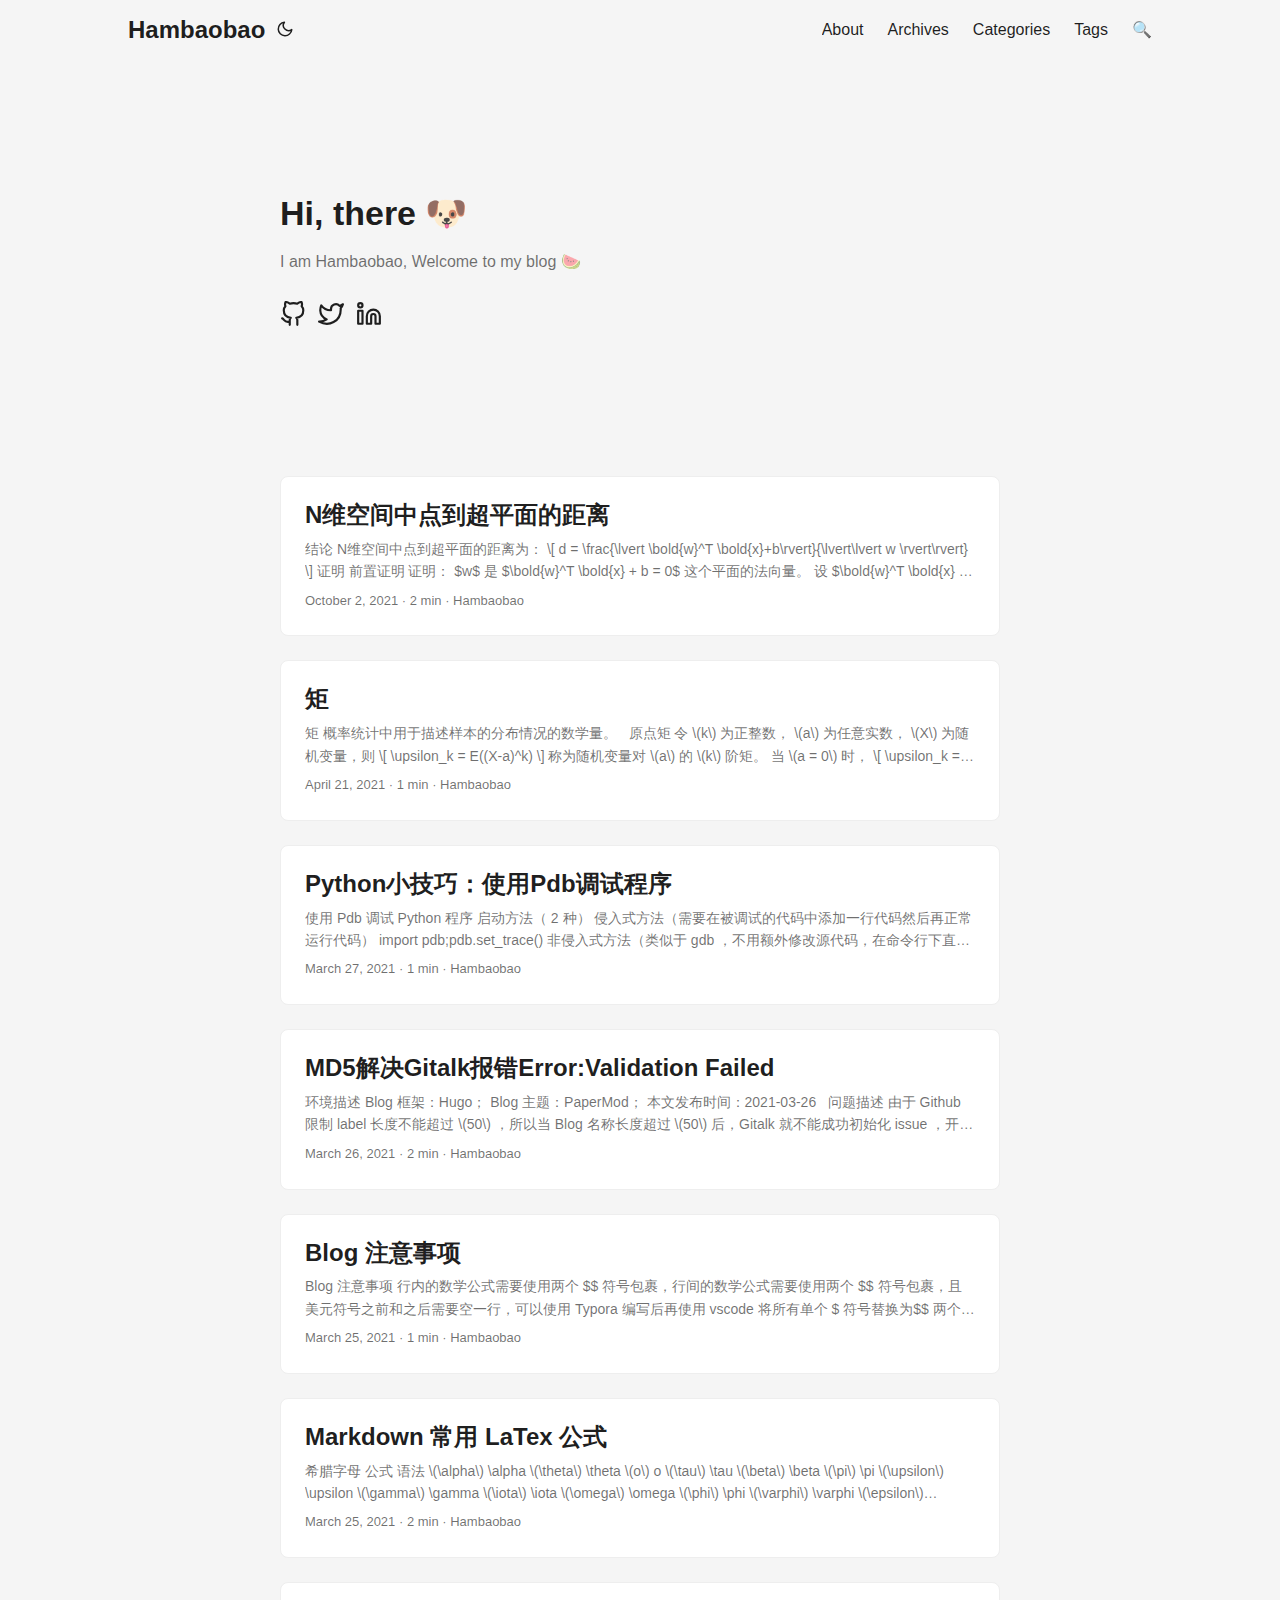
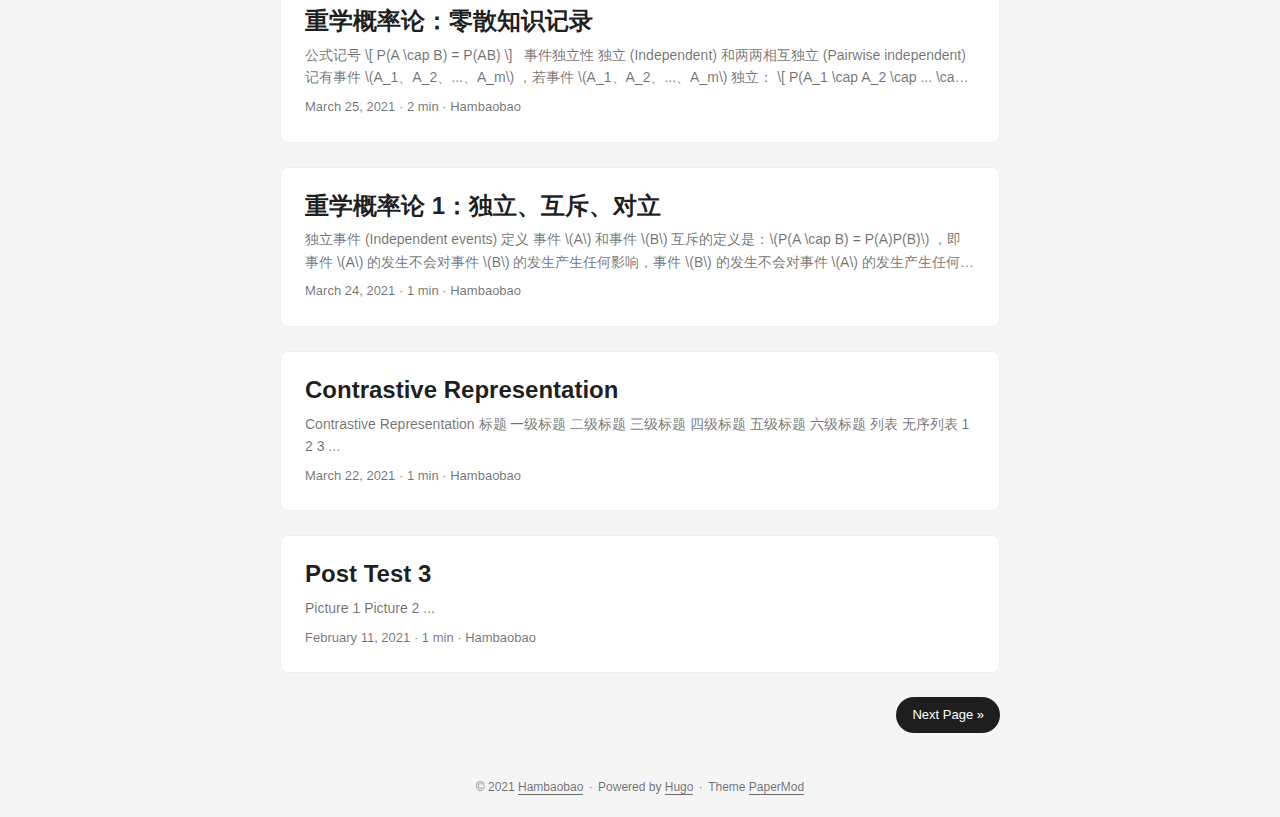
==== commit b01cfae1: "deployed by shell" ====
--- a/index.html
+++ b/index.html
@@ -30,7 +30,7 @@
 <meta property="og:description" content="" />
 <meta property="og:type" content="website" />
 <meta property="og:url" content="https://hambaobao.github.io/" />
-<meta property="og:updated_time" content="2021-04-21T15:44:11+08:00" />
+<meta property="og:updated_time" content="2021-10-02T16:31:17+08:00" />
 <meta name="twitter:card" content="summary"/>
 <meta name="twitter:title" content="Hambaobao"/>
 <meta name="twitter:description" content=""/>
@@ -167,6 +167,27 @@
 
   <header class="entry-header">
     <h2>
+      N维空间中点到超平面的距离
+    </h2>
+  </header>
+  <section class="entry-content">
+    <p>结论 N维空间中点到超平面的距离为：
+\[ d = \frac{\lvert \bold{w}^T \bold{x}&#43;b\rvert}{\lvert\lvert w \rvert\rvert} \]
+证明 前置证明 证明： $w$ 是 $\bold{w}^T \bold{x} &#43; b = 0$ 这个平面的法向量。
+设 $\bold{w}^T \bold{x} &#43; b = 0$ 张成的平面为 $S$， $A$、$B$ 为平面 $S$ 上的任意两点，则 $\vec{OA}$ 和 $\vec{OB}$ 为从原点指向 $A$、$B$ 两点的向量，因此 $\vec{OA} - \vec{OB} = \vec{BA}$ 为平面 $S$ 中的一个向量。由于 $A$ 和 $B$ 的任意性，$\vec{BA}$ 可以表示平面 $S$ 中的任意一个向量。
+设 $A$ 和 $B$ 对应的点分别为 $\bold{x}_1$ 和 $\bold{x}_2$ ，有
+\( \begin{aligned} \bold{w}^T \bold{x}_1 &#43; b &amp;= 0 \\ \bold{w}^T \bold{x}_2 &#43; b &amp;= 0 \\ \end{aligned} \) 因此，...</p>
+  </section>
+  <footer class="entry-footer">
+
+October 2, 2021&nbsp;·&nbsp;2 min&nbsp;·&nbsp;Hambaobao
+</footer>
+  <a class="entry-link" aria-label="post link to N维空间中点到超平面的距离" href="https://hambaobao.github.io/post/n%E7%BB%B4%E7%A9%BA%E9%97%B4%E4%B8%AD%E7%82%B9%E5%88%B0%E8%B6%85%E5%B9%B3%E9%9D%A2%E7%9A%84%E8%B7%9D%E7%A6%BB/"></a>
+</article>
+<article class="post-entry"> 
+
+  <header class="entry-header">
+    <h2>
       矩
     </h2>
   </header>
@@ -350,22 +371,6 @@
 February 11, 2021&nbsp;·&nbsp;1 min&nbsp;·&nbsp;Hambaobao
 </footer>
   <a class="entry-link" aria-label="post link to Post Test 3" href="https://hambaobao.github.io/post/post-test-3/"></a>
-</article>
-<article class="post-entry"> 
-
-  <header class="entry-header">
-    <h2>
-      Post Test 2
-    </h2>
-  </header>
-  <section class="entry-content">
-    <p>标题 一级标题 二级标题 三级标题 四级标题 五级标题 六级标题 列表 无序列表  1 2 3  锚点地址 空心原点  实心1 实心2 实心3  空心1 空心2 空心3    * 实心1 * 实心2 * 实心3 * 空心1 * 空心2 * 空心3 实心方块  实心1 实心2 实心3  空心1 空心2 空心3  实心方块1 实心方块2 实心方块3      * 实心1 * 实心2 * 实心3 * 空心1 * 空心2 * 空心3 * 实心方块1 * 实心方块2 * 实心方块3 有序列表  1 2 3  引用  这里是引用...</p>
-  </section>
-  <footer class="entry-footer">
-
-February 10, 2021&nbsp;·&nbsp;2 min&nbsp;·&nbsp;Hambaobao
-</footer>
-  <a class="entry-link" aria-label="post link to Post Test 2" href="https://hambaobao.github.io/post/post-test-2/"></a>
 </article>
 <footer class="page-footer">
   <nav class="pagination">
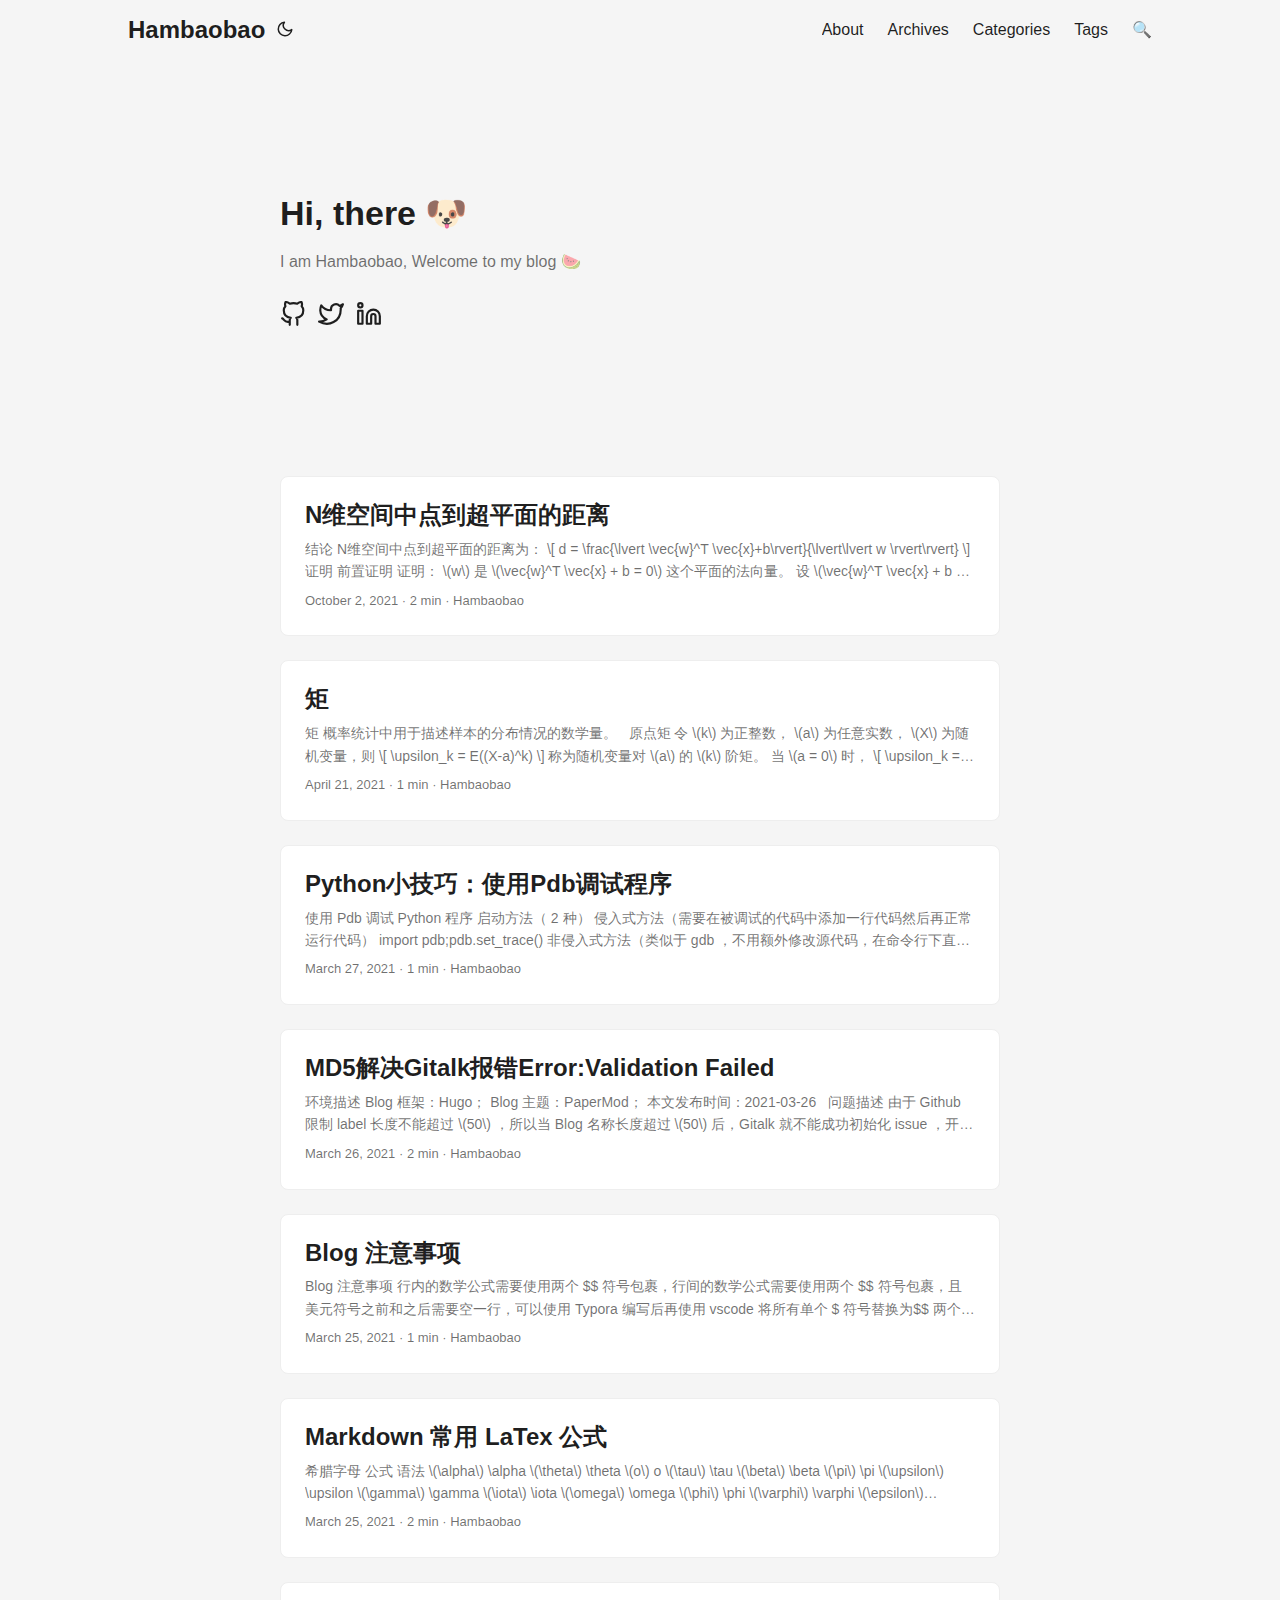
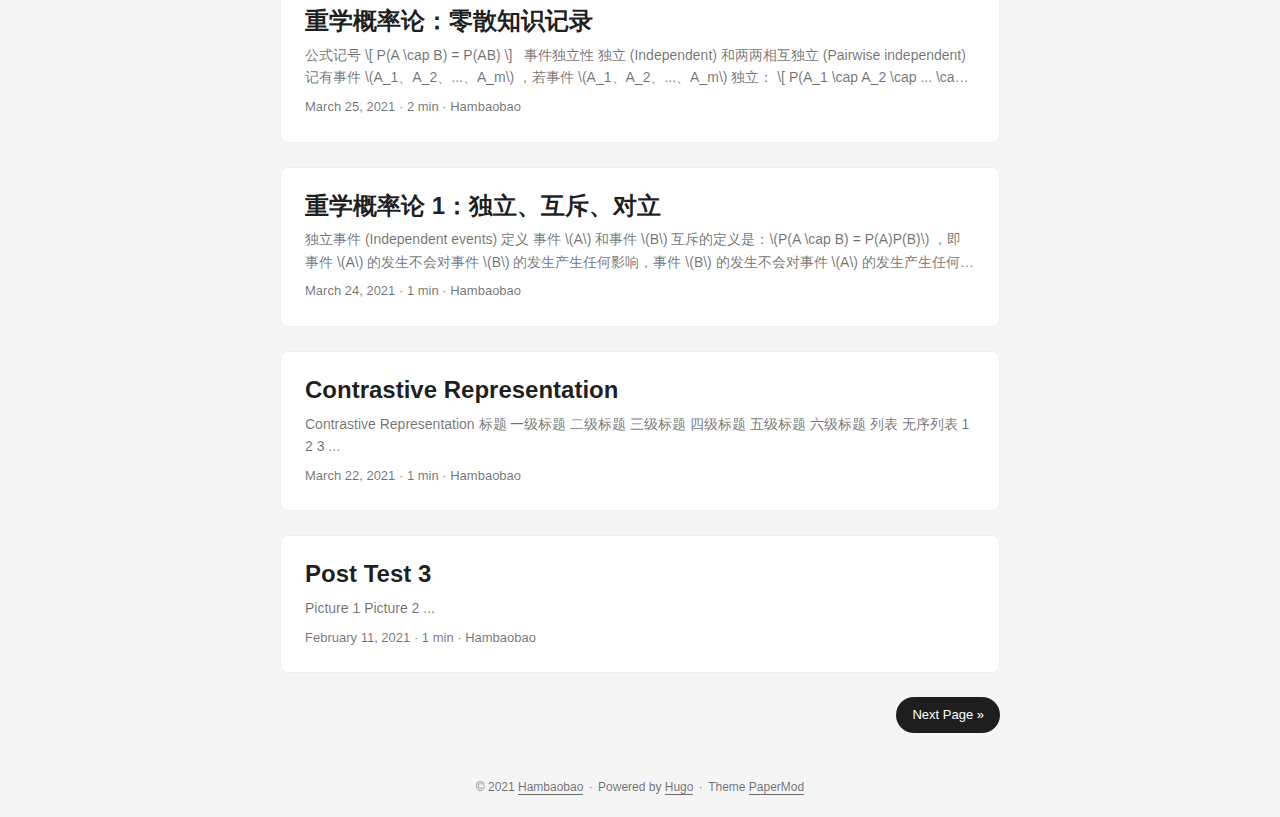
==== commit 5c7a3d94: "deployed by shell" ====
--- a/index.html
+++ b/index.html
@@ -172,11 +172,11 @@
   </header>
   <section class="entry-content">
     <p>结论 N维空间中点到超平面的距离为：
-\[ d = \frac{\lvert \bold{w}^T \bold{x}&#43;b\rvert}{\lvert\lvert w \rvert\rvert} \]
-证明 前置证明 证明： $w$ 是 $\bold{w}^T \bold{x} &#43; b = 0$ 这个平面的法向量。
-设 $\bold{w}^T \bold{x} &#43; b = 0$ 张成的平面为 $S$， $A$、$B$ 为平面 $S$ 上的任意两点，则 $\vec{OA}$ 和 $\vec{OB}$ 为从原点指向 $A$、$B$ 两点的向量，因此 $\vec{OA} - \vec{OB} = \vec{BA}$ 为平面 $S$ 中的一个向量。由于 $A$ 和 $B$ 的任意性，$\vec{BA}$ 可以表示平面 $S$ 中的任意一个向量。
-设 $A$ 和 $B$ 对应的点分别为 $\bold{x}_1$ 和 $\bold{x}_2$ ，有
-\( \begin{aligned} \bold{w}^T \bold{x}_1 &#43; b &amp;= 0 \\ \bold{w}^T \bold{x}_2 &#43; b &amp;= 0 \\ \end{aligned} \) 因此，...</p>
+\[ d = \frac{\lvert \vec{w}^T \vec{x}&#43;b\rvert}{\lvert\lvert w \rvert\rvert} \]
+证明 前置证明 证明： \(w\) 是 \(\vec{w}^T \vec{x} &#43; b = 0\) 这个平面的法向量。
+设 \(\vec{w}^T \vec{x} &#43; b = 0\) 张成的平面为 \(S\)， \(A\)、\(B\) 为平面 \(S\) 上的任意两点，则 \(\vec{OA}\) 和 \(\vec{OB}\) 为从原点指向 \(A\)、\(B\) 两点的向量，因此 \(\vec{OA} - \vec{OB} = \vec{BA}\) 为平面 \(S\) 中的一个向量。由于 \(A\) 和 \(B\) 的任意性，\(\vec{BA}\) 可以表示平面 \(S\) 中的任意一个向量。
+设 \(A\) 和 \(B\) 对应的点分别为 $\vec{x}_1$ 和 $\vec{x}_2$ ，有
+\( \begin{aligned} \vec{w}^T \vec{x}_1 &#43; b &amp;= 0 \\ \vec{w}^T \vec{x}_2 &#43; b &amp;= 0 \\ \end{aligned} \) 因此，...</p>
   </section>
   <footer class="entry-footer">
 
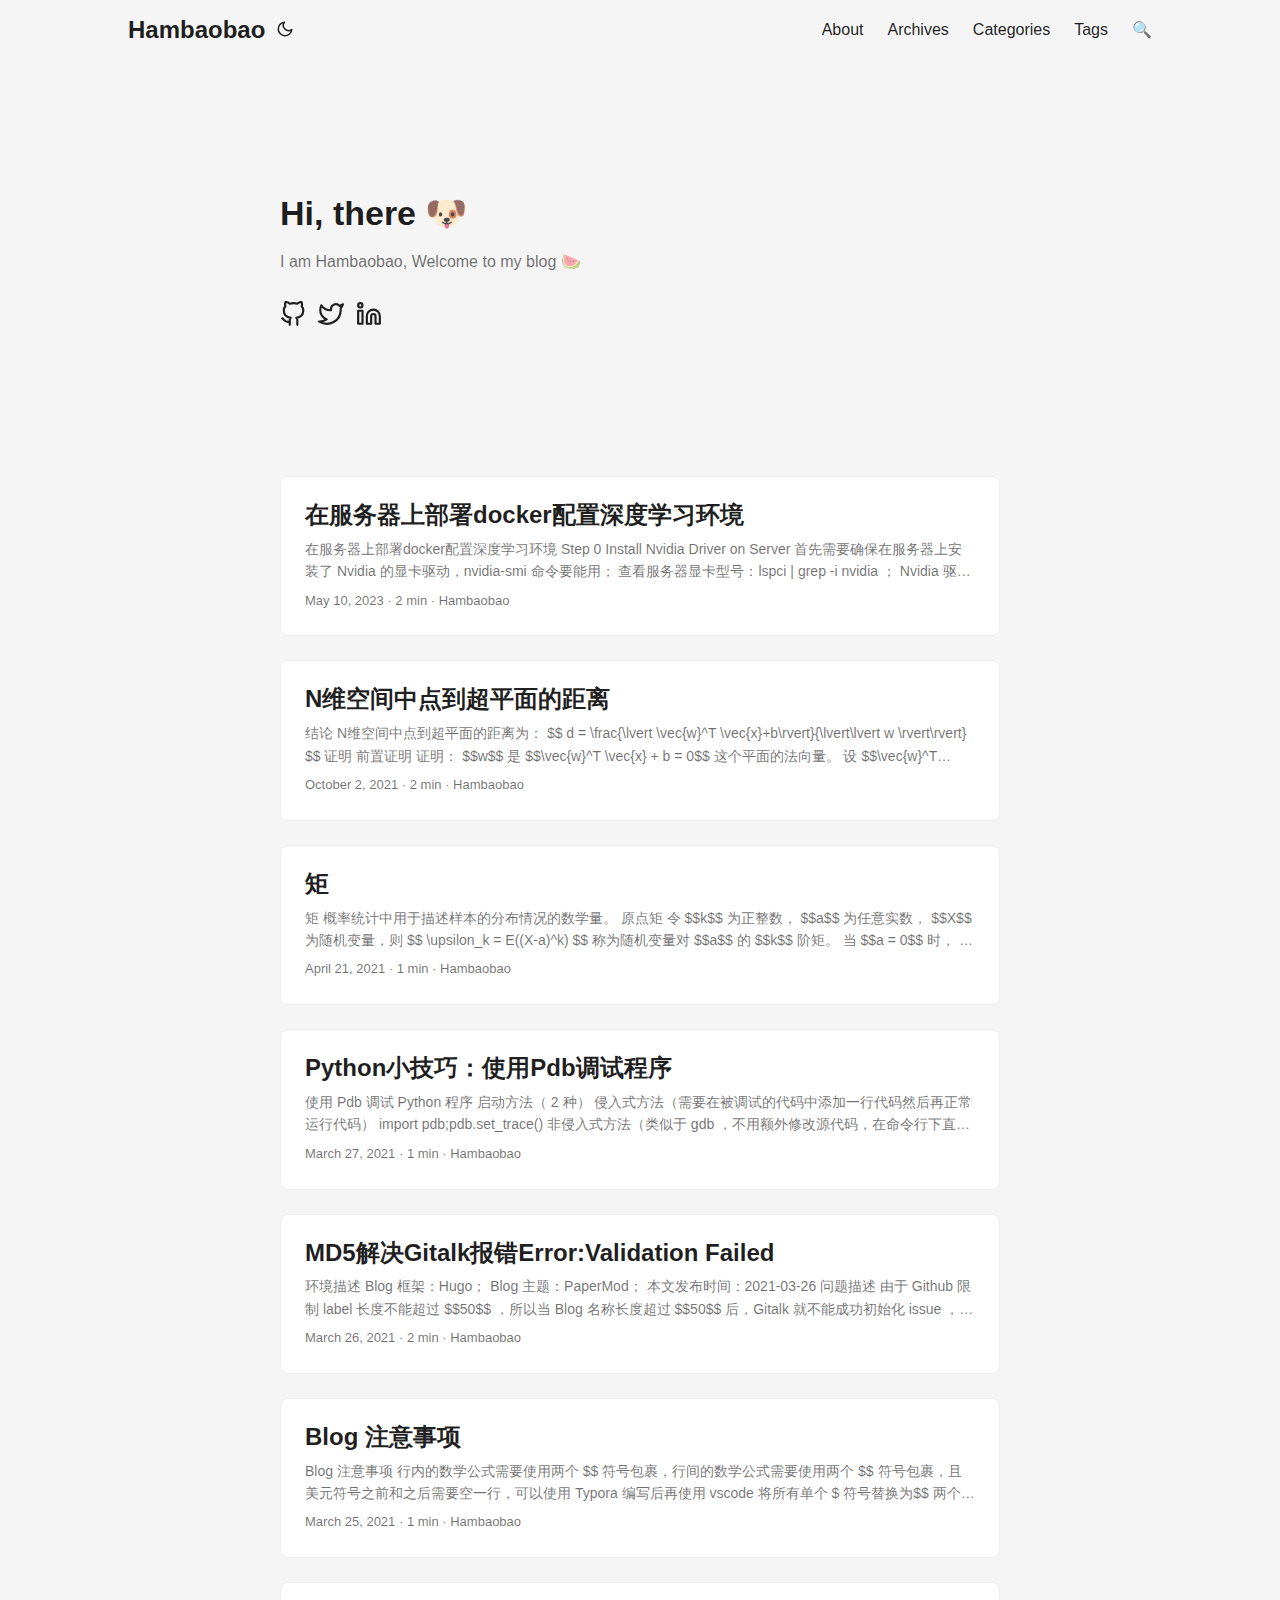
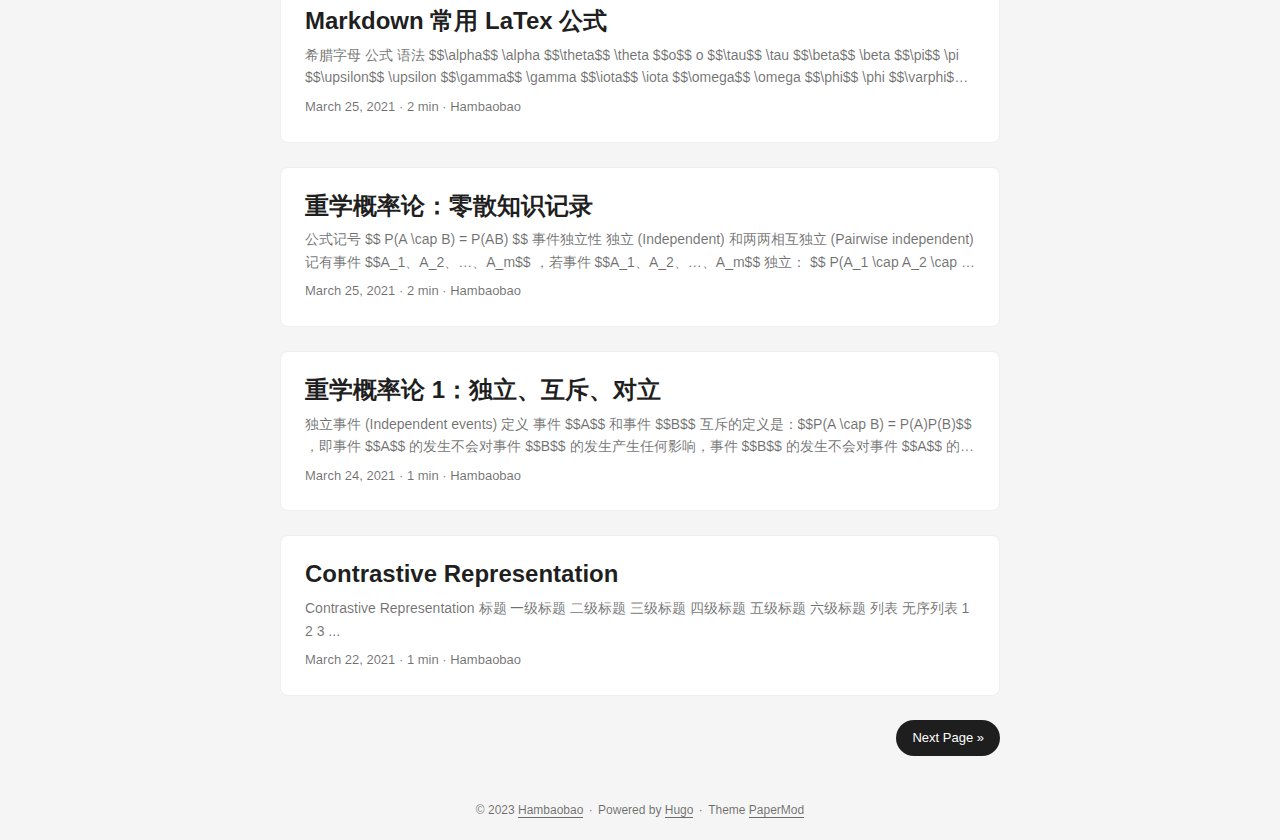
==== commit d7f0ccda: "deployed by shell" ====
--- a/index.html
+++ b/index.html
@@ -10,18 +10,19 @@
 <meta name="keywords" content="" />
 <meta name="description" content="">
 <meta name="author" content="Hambaobao">
-<link rel="canonical" href="https://hambaobao.github.io/" />
-<link href="/assets/css/stylesheet.min.3b4ed2e80185ab356f837eda72c1debdea24ca2d707d78b82f2534624843aaa0.css" integrity="sha256-O07S6AGFqzVvg37acsHeveokyi1wfXi4LyU0YkhDqqA=" rel="preload stylesheet"
+<link rel="canonical"
+    href="https://hambaobao.github.io/" />
+<link href="/assets/css/stylesheet.min.608aafc4a643533f4ec6967b44e1560dd8623d1e10e96bc196999b8194900739.css" integrity="sha256-YIqvxKZDUz9OxpZ7ROFWDdhiPR4Q6WvBlpmbgZSQBzk=" rel="preload stylesheet"
     as="style">
 
-<link rel="icon" href="https://hambaobao.github.io/favicon.ico">
-<link rel="icon" type="image/png" sizes="16x16" href="https://hambaobao.github.io/favicon-16x16.png">
-<link rel="icon" type="image/png" sizes="32x32" href="https://hambaobao.github.io/favicon-32x32.png">
-<link rel="apple-touch-icon" href="https://hambaobao.github.io/apple-touch-icon.png">
-<link rel="mask-icon" href="https://hambaobao.github.io/safari-pinned-tab.svg">
+<link rel="icon" href="https://hambaobao.github.io/%20favicon.ico">
+<link rel="icon" type="image/png" sizes="16x16" href="https://hambaobao.github.io/%20favicon-16x16.png">
+<link rel="icon" type="image/png" sizes="32x32" href="https://hambaobao.github.io/%20favicon-32x32.png">
+<link rel="apple-touch-icon" href="https://hambaobao.github.io/%20apple-touch-icon.png">
+<link rel="mask-icon" href="https://hambaobao.github.io/%20safari-pinned-tab.svg">
 <meta name="theme-color" content="#2e2e33">
 <meta name="msapplication-TileColor" content="#2e2e33">
-<meta name="generator" content="Hugo 0.80.0" />
+<meta name="generator" content="Hugo 0.111.3">
 <link rel="alternate" type="application/rss&#43;xml" href="https://hambaobao.github.io/index.xml">
 <link rel="alternate" type="application/json" href="https://hambaobao.github.io/index.json">
 
@@ -30,7 +31,7 @@
 <meta property="og:description" content="" />
 <meta property="og:type" content="website" />
 <meta property="og:url" content="https://hambaobao.github.io/" />
-<meta property="og:updated_time" content="2021-10-02T16:31:17+08:00" />
+<meta property="og:updated_time" content="2023-05-10T10:02:48+08:00" />
 <meta name="twitter:card" content="summary"/>
 <meta name="twitter:title" content="Hambaobao"/>
 <meta name="twitter:description" content=""/>
@@ -48,7 +49,6 @@
   ]
 }
 </script>
-
 
 </head>
 
@@ -167,16 +167,33 @@
 
   <header class="entry-header">
     <h2>
+      在服务器上部署docker配置深度学习环境
+    </h2>
+  </header>
+  <section class="entry-content">
+    <p>在服务器上部署docker配置深度学习环境 Step 0 Install Nvidia Driver on Server 首先需要确保在服务器上安装了 Nvidia 的显卡驱动，nvidia-smi 命令要能用； 查看服务器显卡型号：lspci | grep -i nvidia ； Nvidia 驱动下载地址：click ； Step 1 Setting up Docker 安装 docker： sudo apt install docker.io ； 启动 docker： sudo systemctl start docker ； Step 2 Setting up NVIDIA Container Toolkit 在终端执行下列指令，直接复制回车:
+distribution=$(. /etc/os-release;echo $ID$VERSION_ID) \ &amp;&amp; curl -fsSL https://nvidia.github.io/libnvidia-container/gpgkey | sudo gpg --dearmor -o /usr/share/keyrings/nvidia-container-toolkit-keyring.gpg \ &amp;&amp; curl -s -L https://nvidia.github.io/libnvidia-container/$distribution/libnvidia-container.list | \ sed &#39;s#deb https://#deb [signed-by=/usr/share/keyrings/nvidia-container-toolkit-keyring....</p>
+  </section>
+  <footer class="entry-footer">
+
+May 10, 2023&nbsp;·&nbsp;2 min&nbsp;·&nbsp;Hambaobao
+</footer>
+  <a class="entry-link" aria-label="post link to 在服务器上部署docker配置深度学习环境" href="https://hambaobao.github.io/post/%E5%9C%A8%E6%9C%8D%E5%8A%A1%E5%99%A8%E4%B8%8A%E9%83%A8%E7%BD%B2docker%E9%85%8D%E7%BD%AE%E6%B7%B1%E5%BA%A6%E5%AD%A6%E4%B9%A0%E7%8E%AF%E5%A2%83/"></a>
+</article>
+<article class="post-entry"> 
+
+  <header class="entry-header">
+    <h2>
       N维空间中点到超平面的距离
     </h2>
   </header>
   <section class="entry-content">
     <p>结论 N维空间中点到超平面的距离为：
-\[ d = \frac{\lvert \vec{w}^T \vec{x}&#43;b\rvert}{\lvert\lvert w \rvert\rvert} \]
-证明 前置证明 证明： \(w\) 是 \(\vec{w}^T \vec{x} &#43; b = 0\) 这个平面的法向量。
-设 \(\vec{w}^T \vec{x} &#43; b = 0\) 张成的平面为 \(S\)， \(A\)、\(B\) 为平面 \(S\) 上的任意两点，则 \(\vec{OA}\) 和 \(\vec{OB}\) 为从原点指向 \(A\)、\(B\) 两点的向量，因此 \(\vec{OA} - \vec{OB} = \vec{BA}\) 为平面 \(S\) 中的一个向量。由于 \(A\) 和 \(B\) 的任意性，\(\vec{BA}\) 可以表示平面 \(S\) 中的任意一个向量。
-设 \(A\) 和 \(B\) 对应的点分别为 $\vec{x}_1$ 和 $\vec{x}_2$ ，有
-\( \begin{aligned} \vec{w}^T \vec{x}_1 &#43; b &amp;= 0 \\ \vec{w}^T \vec{x}_2 &#43; b &amp;= 0 \\ \end{aligned} \) 因此，...</p>
+$$ d = \frac{\lvert \vec{w}^T \vec{x}&#43;b\rvert}{\lvert\lvert w \rvert\rvert} $$
+证明 前置证明 证明： $$w$$ 是 $$\vec{w}^T \vec{x} &#43; b = 0$$ 这个平面的法向量。
+设 $$\vec{w}^T \vec{x} &#43; b = 0$$ 张成的平面为 $$S$$， $$A$$、$$B$$ 为平面 $$S$$ 上的任意两点，则 $$\vec{OA}$$ 和 $$\vec{OB}$$ 为从原点指向 $$A$$、$$B$$ 两点的向量，因此 $$\vec{OA} - \vec{OB} = \vec{BA}$$ 为平面 $$S$$ 中的一个向量。由于 $$A$$ 和 $$B$$ 的任意性，$$\vec{BA}$$ 可以表示平面 $$S$$ 中的任意一个向量。
+设 $$A$$ 和 $$B$$ 对应的点分别为 $$\vec{x}_1$$ 和 $$\vec{x}_2$$ ，有
+$$ \begin{aligned} \vec{w}^T \vec{x}_1 &#43; b &amp;= 0 \ \vec{w}^T \vec{x}_2 &#43; b &amp;= 0 \ \end{aligned} $$...</p>
   </section>
   <footer class="entry-footer">
 
@@ -193,18 +210,16 @@
   </header>
   <section class="entry-content">
     <p>矩 概率统计中用于描述样本的分布情况的数学量。
- 
-原点矩 令 \(k\) 为正整数， \(a\) 为任意实数， \(X\) 为随机变量，则
-\[ \upsilon_k = E((X-a)^k) \]
-称为随机变量对 \(a\) 的 \(k\) 阶矩。
-当 \(a = 0\) 时，
-\[ \upsilon_k = E(X^k) \]
-即为随机变量 \(X\) 的 \(k\) 阶原点矩。
-随机变量 \(X\) 的 一阶原点矩 即为其期望 \(E(X)\) ，也称为样本的中心。
- 
-中心矩 对于一维随机变量 \(X\)，其 \(k\) 阶中心矩 \(\mu_k\) 为相对于 \(E(X)\) 的 \(k\) 阶矩：
-\[ \mu_k = E((X-E(X)^k)) = \int_{-\infty}^{&#43;\infty} (x - \mu)^k f(x) dx \]
-意义  0 阶中心矩 \[\mu_0\] 恒为 \[1\] ； 1 阶中心距 \[\mu_1\] 恒为 \[0\] ； 2 阶中心距 \[\mu_2 = \int_{-\infty}^{&#43;\infty}[x - E(x)]^2dx = E(X^2) - E(X)^2\] ，为 \[X\] 的方差 \[Var(X)\] ； 3 阶中心距 \[\mu_3 = \int_{-\infty}^{&#43;\infty}[x - E(x)]^3 dx\] 为 \[X\] 的偏态； 4 阶中心距 \[\mu_4 = \int_{-\infty}^{&#43;\infty}[x - E(x)]^4 dx\] 为 \[X\] 的峰态；  性质  中心矩具有平移不变性，对任意随机变量 \[X\] 和任意常数 \[c\] ，恒有：\[\mu_n(X&#43;c) = \mu_n(X)\] ； \[n\] 阶中心矩是 \[n\] 的齐次函数：\[\mu_n(cX) = c^n\mu_n(X)\] ；   ...</p>
+原点矩 令 $$k$$ 为正整数， $$a$$ 为任意实数， $$X$$ 为随机变量，则
+$$ \upsilon_k = E((X-a)^k) $$
+称为随机变量对 $$a$$ 的 $$k$$ 阶矩。
+当 $$a = 0$$ 时，
+$$ \upsilon_k = E(X^k) $$
+即为随机变量 $$X$$ 的 $$k$$ 阶原点矩。
+随机变量 $$X$$ 的 一阶原点矩 即为其期望 $$E(X)$$ ，也称为样本的中心。
+中心矩 对于一维随机变量 $$X$$，其 $$k$$ 阶中心矩 $$\mu_k$$ 为相对于 $$E(X)$$ 的 $$k$$ 阶矩：
+$$ \mu_k = E((X-E(X)^k)) = \int_{-\infty}^{&#43;\infty} (x - \mu)^k f(x) dx $$
+意义 0 阶中心矩 $$\mu_0$$ 恒为 $$1$$ ； 1 阶中心距 $$\mu_1$$ 恒为 $$0$$ ； 2 阶中心距 $$\mu_2 = \int_{-\infty}^{&#43;\infty}[x - E(x)]^2dx = E(X^2) - E(X)^2$$ ，为 $$X$$ 的方差 $$Var(X)$$ ； 3 阶中心距 $$\mu_3 = \int_{-\infty}^{&#43;\infty}[x - E(x)]^3 dx$$ 为 $$X$$ 的偏态； 4 阶中心距 $$\mu_4 = \int_{-\infty}^{&#43;\infty}[x - E(x)]^4 dx$$ 为 $$X$$ 的峰态； 性质 中心矩具有平移不变性，对任意随机变量 $$X$$ 和任意常数 $$c$$ ，恒有：$$\mu_n(X&#43;c) = \mu_n(X)$$ ； $$n$$ 阶中心矩是 $$n$$ 的齐次函数：$$\mu_n(cX) = c^n\mu_n(X)$$ ； 样本距 样本的 $$k$$ 阶原点矩： $$\alpha_k = \frac{1}{n} \sum_{i=1}^{n}X_i^k$$ ； 样本的 $$k$$ 阶中心矩： $$\beta_k = \frac{1}{n} \sum_{i=1}^{n} [X_i - E(X)]^k$$ ； ...</p>
   </section>
   <footer class="entry-footer">
 
@@ -220,16 +235,15 @@
     </h2>
   </header>
   <section class="entry-content">
-    <p>使用 Pdb 调试 Python 程序 启动方法（ 2 种）  侵入式方法（需要在被调试的代码中添加一行代码然后再正常运行代码）
+    <p>使用 Pdb 调试 Python 程序 启动方法（ 2 种） 侵入式方法（需要在被调试的代码中添加一行代码然后再正常运行代码）
 import pdb;pdb.set_trace()
- 非侵入式方法（类似于 gdb ，不用额外修改源代码，在命令行下直接运行就能调试）
+非侵入式方法（类似于 gdb ，不用额外修改源代码，在命令行下直接运行就能调试）
 python3 -m pdb filename.py
-   
-Pdb 命令 查看源代码  命令 l ：查看当前位置前后11行源代码（多次会翻页），当前位置在代码中会用--&gt;这个符号标出来； 命令 ll ：查看当前函数或框架的所有源代码；   
-添加断点  命令 b line_number ：例如 b 18 在当前文件的第 \(18\) 行打断点； 命令 b filename:line_number ：在 filename 文件的第 line_number 行打断点； 命令 b functionname ：在函数 functionname 处打断点；
- 命令 b ：列出所有中断，包括每个断点、命中该断点的次数、当前的忽略次数以及关联的条件；
-   
-清除断点  命令 cl ：清除所有断点； 命令 cl bpnumber [bpnumber ....</p>
+Pdb 命令 查看源代码 命令 l ：查看当前位置前后11行源代码（多次会翻页），当前位置在代码中会用–&gt;这个符号标出来； 命令 ll ：查看当前函数或框架的所有源代码； 添加断点 命令 b line_number ：例如 b 18 在当前文件的第 $$18$$ 行打断点；
+命令 b filename:line_number ：在 filename 文件的第 line_number 行打断点；
+命令 b functionname ：在函数 functionname 处打断点；
+命令 b ：列出所有中断，包括每个断点、命中该断点的次数、当前的忽略次数以及关联的条件；
+清除断点 命令 cl ：清除所有断点； 命令 cl bpnumber [bpnumber ...] ：清除指定行的断点，如有多个，则用空格隔开； 命令 cl filename:lineno ：清除指定文件的某一行的断点； 打印变量值 命令 p expression ：expression 为 Python 表达式； 逐行调试命令 命令 s ：执行下一行（能够进入函数体）； 命令 n ：执行下一行（不会进入函数体）； 命令 r ：执行下一行（在函数中时会直接执行到函数返回处）； 非逐行调试命令 命令 c ：持续执行下去，直到遇到一个断点； 命令 unt lineno ：持续执行直到运行到指定行（或遇到断点）； 命令 j lineno ：直接跳转到指定行（被跳过的代码不执行）； 查看函数参数 命令 a ：在函数中时打印函数的参数和参数的值； 打印变量类型 命令 whatis expression ：打印表达式的类型，常用来打印变量值； 启动交互式解释器 命令 interact ：启动一个 python 的交互式解释器，使用当前代码的全局命名空间（使用 ctrl&#43;d 返回 pdb ）； 打印堆栈信息 命令 w ：打印堆栈信息，最新的帧在最底部。箭头表示当前帧； 退出pdb 命令 q ：退出 pdb 程序； 参考资料 10分钟教程掌握Python调试器pdb ； Python官方文档 ...</p>
   </section>
   <footer class="entry-footer">
 
@@ -245,11 +259,8 @@
     </h2>
   </header>
   <section class="entry-content">
-    <p>环境描述  Blog 框架：Hugo； Blog 主题：PaperMod； 本文发布时间：2021-03-26   
-问题描述 由于 Github 限制 label 长度不能超过 \(50\) ，所以当 Blog 名称长度超过 \(50\) 后，Gitalk 就不能成功初始化 issue ，开启评论时提示错误信息为：Error:Validation Failed 。
- 
+    <p>环境描述 Blog 框架：Hugo； Blog 主题：PaperMod； 本文发布时间：2021-03-26 问题描述 由于 Github 限制 label 长度不能超过 $$50$$ ，所以当 Blog 名称长度超过 $$50$$ 后，Gitalk 就不能成功初始化 issue ，开启评论时提示错误信息为：Error:Validation Failed 。
 解决方法 1. 找到一个 JS 实现的 md5 脚本 比如这个： JavaScript- MD5，我使用的是该仓库下的 js/md5.min.js 这个文件，把它下载下来，然后放到自己的网站的 js 脚本目录下，比如我的是 https://hambaobao.github.io/assets/js/ ，此处为生成静态网站文件后上传到 Github 的目录位置，至于在本地的时候放在哪里，由于不同框架和主题不同请读者自行判断，我是放到了本地的 /public/assets/js/ 下。
- 
 2. 修改 Gitalk 配置文件 简单的引入md5 脚本，并修改 Gitalk 配置中的 id 即可。
 原文件：
 {{ if .Site.Params.enableGitalk }} &lt;div id=&#34;gitalk-container&#34;&gt;&lt;/div&gt; &lt;link rel=&#34;stylesheet&#34; href=&#34;https://cdn.jsdelivr.net/npm/gitalk@1/dist/gitalk.css&#34;&gt; &lt;script src=&#34;https://cdn.jsdelivr.net/npm/gitalk@1/dist/gitalk.min.js&#34;&gt;&lt;/script&gt; &lt;script&gt; const gitalk = new Gitalk({ clientID: &#39;{{ ....</p>
@@ -268,10 +279,9 @@
     </h2>
   </header>
   <section class="entry-content">
-    <p>Blog 注意事项   行内的数学公式需要使用两个 $$ 符号包裹，行间的数学公式需要使用两个 $$ 符号包裹，且美元符号之前和之后需要空一行，可以使用 Typora 编写后再使用 vscode 将所有单个 $ 符号替换为$$ 两个美元符号，然后再网站根目录下执行 ./deploy.sh 发布更新网站内容；Reference
-  Typora 中的空白行不会在网页中出现，若希望在网页出现像使用 Typora 打开 .md 文件那样的空白行，需要在 Typora 中的空白行使用 &amp;nbsp; 占位；Reference
-  Updating；
-  ...</p>
+    <p>Blog 注意事项 行内的数学公式需要使用两个 $$ 符号包裹，行间的数学公式需要使用两个 $$ 符号包裹，且美元符号之前和之后需要空一行，可以使用 Typora 编写后再使用 vscode 将所有单个 $ 符号替换为$$ 两个美元符号，然后再网站根目录下执行 ./deploy.sh 发布更新网站内容；Reference
+Typora 中的空白行不会在网页中出现，若希望在网页出现像使用 Typora 打开 .md 文件那样的空白行，需要在 Typora 中的空白行使用 &amp;nbsp; 占位；Reference
+Updating；...</p>
   </section>
   <footer class="entry-footer">
 
@@ -287,7 +297,7 @@
     </h2>
   </header>
   <section class="entry-content">
-    <p>希腊字母    公式 语法     \(\alpha\) \alpha   \(\theta\) \theta   \(o\) o   \(\tau\) \tau   \(\beta\) \beta   \(\pi\) \pi   \(\upsilon\) \upsilon   \(\gamma\) \gamma   \(\iota\) \iota   \(\omega\) \omega   \(\phi\) \phi   \(\varphi\) \varphi   \(\epsilon\) \epsilon   \(\lambda\) \lambda   \(\chi\) \chi   \(\varepsilon\) \varepsilon   \(\mu\) \mu   \(\sigma\) \sigma   \(\psi\) \psi   \(\zeta\) \zeta   \(\nu\) \nu   \(\eta\) \eta   \(\xi\) xi   \(\Gamma\) \Gamma   \(\Lambda\) \Lambda   \(\Sigma\) \Sigma   \(\Psi\) \Psi   \(\Delta\) \Delta   \(\Upsilon\) \Upsilon   \(\Omega\) \Omega   \(\Theta\) \Theta   \(\Pi\) \Pi   \(\Phi\) \Phi     ...</p>
+    <p>希腊字母 公式 语法 $$\alpha$$ \alpha $$\theta$$ \theta $$o$$ o $$\tau$$ \tau $$\beta$$ \beta $$\pi$$ \pi $$\upsilon$$ \upsilon $$\gamma$$ \gamma $$\iota$$ \iota $$\omega$$ \omega $$\phi$$ \phi $$\varphi$$ \varphi $$\epsilon$$ \epsilon $$\lambda$$ \lambda $$\chi$$ \chi $$\varepsilon$$ \varepsilon $$\mu$$ \mu $$\sigma$$ \sigma $$\psi$$ \psi $$\zeta$$ \zeta $$\nu$$ \nu $$\eta$$ \eta $$\xi$$ xi $$\Gamma$$ \Gamma $$\Lambda$$ \Lambda $$\Sigma$$ \Sigma $$\Psi$$ \Psi $$\Delta$$ \Delta $$\Upsilon$$ \Upsilon $$\Omega$$ \Omega $$\Theta$$ \Theta $$\Pi$$ \Pi $$\Phi$$ \Phi 运算符 公式 语法 $$\sum$$ \sum $$\prod$$ \prod $$\lim$$ \lim $$\infty$$ \infty $$&#43;\infty$$ &#43;\infty $$-\infty$$ \infty $$\lim_{i \to \infty}$$ \lim_{i \to \infty} $$\int$$ \int $$\iint$$ \iint $$\iiint$$ \iiint $$&#43;$$ &#43; $$-$$ - $$*$$ * $$/$$ / $$\pm$$ \pm $$\times$$ \times $$\div$$ \div $$\cdot$$ \cdot $$=$$ = $$\leq$$ \leq $$\geq$$ \geq $$\neq$$ \neq $$\approx$$ \approx $$\equiv$$ \equiv $$\lt$$ \lt $$\gt$$ \gt $$\binom{n}{k}$$ \binom{n}{k} $$\mathrm{C}_n^k$$ \mathrm{C}_n^k $$\mathrm{A}_n^k$$ \mathrm{A}_n^k} $$\sqrt{}$$ \sqrt{} $$\sqrt{2}$$ \sqrt{2} $$\sqrt[3]{2}$$ \sqrt[3]{2} $$\frac{1}{2}$$ \frac{1}{2} $$\dfrac{1}{2}$$ \dfrac{1}{2} $$\tfrac{1}{2}$$ \tfrac{1}{2} 集合 公式 语法 $$\mathbb{R}$$ \mathbb{R} $$\mathbb{Q}$$ \mathbb{Q} $$\mathbb{Z}$$ \mathbb{Z} $$\mathbb{N}$$ \mathbb{N} $$\mathbb{I}$$ \mathbb{I} $$\mathbb{C}$$ \mathbb{C} $$\mathbb{P}$$ \mathbb{P} $$\mathbb{W}$$ \mathbb{W} $$\empty$$ \empty 集合关系 公式 语法 $$\cap$$ \cap $$\cup$$ \cup $$\in$$ \in $$\notin$$ \notin $$\subset$$ \subset $$\subseteq$$ \subseteq $$\subsetneq$$ \subsetneq $$\supset$$ \supset $$\supseteq$$ supseteq $$\supsetneq$$ \subsetneq $$\not\subset$$ \not\subset $$\not\subseteq$$ \not\subseteq $$\mid$$ \mid $$\overline{A}$$ \overline{A} $$A \setminus B$$ A \setminus B 箭头符号 公式 语法 $$\rightarrow$$ \rightarrow $$\leftarrow$$ \leftarrow $$\leftrightarrow$$ \leftrightarrow $$\Rightarrow$$ \Rightarrow $$\Leftarrow$$ \Leftarrow $$\Leftrightarrow$$ \Leftrightarrow $$\uparrow$$ \uparrow $$\downarrow$$ \downarrow $$\Uparrow$$ \Uparrow $$\Downarrow$$ \Downarrow $$\longrightarrow$$ \longrightarrow $$\longleftarrow$$ \longleftarrow $$\Longrightarrow$$ \Longrightarrow $$\Longleftarrow$$ \Longleftarrow $$\Longleftrightarrow$$ \Longleftrightarrow $$\nearrow$$ \nearrow $$\searrow$$ \searrow $$\nwarrow$$ \nwarrow $$\swarrow$$ \swarrow 其它 公式 语法 $$a \dots b$$ a \dots b $$a \cdots b$$ a \cdots b $$\boxed{A = B}$$ \boxed{A = B} $$ab$$ ab $$a , b$$ a \, b $$a ; b$$ a \; b $$a \ b$$ a \ b $$a !...</p>
   </section>
   <footer class="entry-footer">
 
@@ -303,14 +313,13 @@
     </h2>
   </header>
   <section class="entry-content">
-    <p>公式记号 \[ P(A \cap B) = P(AB) \]
- 
-事件独立性 独立 (Independent) 和两两相互独立 (Pairwise independent) 记有事件 \(A_1、A_2、...、A_m\) ，若事件 \(A_1、A_2、...、A_m\) 独立：
-\[ P(A_1 \cap A_2 \cap ... \cap A_m) = P(A_1)P(A_2)...P(A_m) \]
-若事件 \(A_1、A_2、...、A_m\) 两两相互独立：
-\[ P(A_i \cap A_j) = P(A_i)P(A_j), for\ any \ 1 \le i, j \le m \]
-注意 事件 \(A_1、A_2、...、A_m\) 独立比事件 \(A_1、A_2、...、A_m\) 两两相互独立的条件更强，即使事件 \(A_1、A_2、...、A_m\) 两两相互独立，事件 \(A_1、A_2、...、A_m\) 也不一定独立，即公式 \((3)\) 成立，公式 \((2)\) 也不一定成立。
-例子 抛两次骰子，记第一次抛出正面为事件 \(A\) ，记第二次抛出正面为事件 \(B\) ，记两次抛出得到相同的面为事件 \(C\) ，事件 \(A、B、C\) 两两相互独立，但是事件 \(A、B、C\) 并不独立：...</p>
+    <p>公式记号 $$ P(A \cap B) = P(AB) $$
+事件独立性 独立 (Independent) 和两两相互独立 (Pairwise independent) 记有事件 $$A_1、A_2、…、A_m$$ ，若事件 $$A_1、A_2、…、A_m$$ 独立：
+$$ P(A_1 \cap A_2 \cap … \cap A_m) = P(A_1)P(A_2)…P(A_m) $$
+若事件 $$A_1、A_2、…、A_m$$ 两两相互独立：
+$$ P(A_i \cap A_j) = P(A_i)P(A_j), for\ any \ 1 \le i, j \le m $$
+注意 事件 $$A_1、A_2、…、A_m$$ 独立比事件 $$A_1、A_2、…、A_m$$ 两两相互独立的条件更强，即使事件 $$A_1、A_2、…、A_m$$ 两两相互独立，事件 $$A_1、A_2、…、A_m$$ 也不一定独立，即公式 $$(3)$$ 成立，公式 $$(2)$$ 也不一定成立。
+例子 抛两次骰子，记第一次抛出正面为事件 $$A$$ ，记第二次抛出正面为事件 $$B$$ ，记两次抛出得到相同的面为事件 $$C$$ ，事件 $$A、B、C$$ 两两相互独立，但是事件 $$A、B、C$$ 并不独立：...</p>
   </section>
   <footer class="entry-footer">
 
@@ -326,13 +335,11 @@
     </h2>
   </header>
   <section class="entry-content">
-    <p>独立事件 (Independent events)  定义 事件 \(A\) 和事件 \(B\) 互斥的定义是：\(P(A \cap B) = P(A)P(B)\) ，即事件 \(A\) 的发生不会对事件 \(B\) 的发生产生任何影响，事件 \(B\) 的发生不会对事件 \(A\) 的发生产生任何影响。
-例子 抛两次硬币，记第一次抛到正面朝上为事件 \(A\) ，第二次抛到正面朝上为事件 \(B\) ，则事件 \(A\) 和事件 \(B\) 相互独立，因为第一抛硬币的结果并不会影响第二次抛硬币的结果。
- 
-互斥事件 (Mutually exclusive events)  定义 事件 \(A\) 和事件 \(B\) 互斥的定义是：\(A \cap B = \emptyset\) ，即事件 \(A\) 和事件 \(B\) 不可能同时发生。
-例子 设一个大学生是大一学生、大二学生、大三学生、大四学生分别为事件 \(A、B、C、D\) ，则事件 \(A\) 和事件 \(B\) 是互斥事件，因为一个同学不可能既是大一学生又是大二学生。
- 
-对立事件 (Opposing events)  定义 事件 \(A\) 和事件 \(B\) 对立的定义是：\(A \cap B = \emptyset\) 并且 \(A \cup B = U\) 。...</p>
+    <p>独立事件 (Independent events) 定义 事件 $$A$$ 和事件 $$B$$ 互斥的定义是：$$P(A \cap B) = P(A)P(B)$$ ，即事件 $$A$$ 的发生不会对事件 $$B$$ 的发生产生任何影响，事件 $$B$$ 的发生不会对事件 $$A$$ 的发生产生任何影响。
+例子 抛两次硬币，记第一次抛到正面朝上为事件 $$A$$ ，第二次抛到正面朝上为事件 $$B$$ ，则事件 $$A$$ 和事件 $$B$$ 相互独立，因为第一抛硬币的结果并不会影响第二次抛硬币的结果。
+互斥事件 (Mutually exclusive events) 定义 事件 $$A$$ 和事件 $$B$$ 互斥的定义是：$$A \cap B = \emptyset$$ ，即事件 $$A$$ 和事件 $$B$$ 不可能同时发生。
+例子 设一个大学生是大一学生、大二学生、大三学生、大四学生分别为事件 $$A、B、C、D$$ ，则事件 $$A$$ 和事件 $$B$$ 是互斥事件，因为一个同学不可能既是大一学生又是大二学生。
+对立事件 (Opposing events) 定义 事件 $$A$$ 和事件 $$B$$ 对立的定义是：$$A \cap B = \emptyset$$ 并且 $$A \cup B = U$$ 。...</p>
   </section>
   <footer class="entry-footer">
 
@@ -348,29 +355,13 @@
     </h2>
   </header>
   <section class="entry-content">
-    <p>Contrastive Representation 标题 一级标题 二级标题 三级标题 四级标题 五级标题 六级标题 列表 无序列表  1 2 3    ...</p>
+    <p>Contrastive Representation 标题 一级标题 二级标题 三级标题 四级标题 五级标题 六级标题 列表 无序列表 1 2 3 ...</p>
   </section>
   <footer class="entry-footer">
 
 March 22, 2021&nbsp;·&nbsp;1 min&nbsp;·&nbsp;Hambaobao
 </footer>
   <a class="entry-link" aria-label="post link to Contrastive Representation" href="https://hambaobao.github.io/post/contrastive-representation/"></a>
-</article>
-<article class="post-entry"> 
-
-  <header class="entry-header">
-    <h2>
-      Post Test 3
-    </h2>
-  </header>
-  <section class="entry-content">
-    <p>Picture 1 Picture 2 ...</p>
-  </section>
-  <footer class="entry-footer">
-
-February 11, 2021&nbsp;·&nbsp;1 min&nbsp;·&nbsp;Hambaobao
-</footer>
-  <a class="entry-link" aria-label="post link to Post Test 3" href="https://hambaobao.github.io/post/post-test-3/"></a>
 </article>
 <footer class="page-footer">
   <nav class="pagination">
@@ -379,7 +370,7 @@
 </footer>
 
     </main><footer class="footer">
-    <span>&copy; 2021 <a href="https://hambaobao.github.io">Hambaobao</a></span>
+    <span>&copy; 2023 <a href="https://hambaobao.github.io">Hambaobao</a></span>
     <span>&middot;</span>
     <span>Powered by <a href="https://gohugo.io/" rel="noopener noreferrer" target="_blank">Hugo</a></span>
     <span>&middot;</span>
--- a/assets/css/stylesheet.min.608aafc4a643533f4ec6967b44e1560dd8623d1e10e96bc196999b8194900739.css
+++ b/assets/css/stylesheet.min.608aafc4a643533f4ec6967b44e1560dd8623d1e10e96bc196999b8194900739.css
@@ -0,0 +1 @@
+.not-found{position:absolute;left:0;right:0;display:flex;align-items:center;justify-content:center;height:80%;font-size:160px;font-weight:700}.hljs-comment,.hljs-quote{color:#b6b18b}.hljs-deletion,.hljs-name,.hljs-regexp,.hljs-selector-class,.hljs-selector-id,.hljs-tag,.hljs-template-variable,.hljs-variable{color:#eb3c54}.hljs-built_in,.hljs-builtin-name,.hljs-link,.hljs-literal,.hljs-meta,.hljs-number,.hljs-params,.hljs-type{color:#e7ce56}.hljs-attribute{color:#ee7c2b}.hljs-addition,.hljs-bullet,.hljs-string,.hljs-symbol{color:#4fb4d7}.hljs-section,.hljs-title{color:#78bb65}.hljs-keyword,.hljs-selector-tag{color:#b45ea4}.hljs{display:block;overflow-x:auto;background:#1c1d21;color:#c0c5ce;padding:.5em}.hljs-emphasis{font-style:italic}.hljs-strong{font-weight:700}.archive-posts{width:100%;font-size:16px}.archive-year{margin-top:40px}.archive-year:not(:last-of-type){border-bottom:2px solid var(--border)}.archive-month{display:flex;align-items:flex-start;padding:10px 0}.archive-month-header{margin:25px 0;width:200px}.archive-month:not(:last-of-type){border-bottom:1px solid var(--border)}.archive-entry{position:relative;padding:5px;margin:10px 0}.archive-entry-title{margin:5px 0;font-weight:400}.archive-count,.archive-meta{color:var(--secondary);font-size:14px}.footer,.top-link{font-size:12px;color:var(--secondary)}.footer{max-width:calc(var(--main-width) + var(--gap) * 2);margin:auto;padding:calc((var(--footer-height) - var(--gap))/2)var(--gap);text-align:center;line-height:24px}.footer span{margin-inline-start:1px;margin-inline-end:1px}.footer a{color:inherit;border-bottom:1px solid var(--secondary)}.footer a:hover{border-bottom:1px solid var(--primary)}.top-link{visibility:hidden;position:fixed;bottom:60px;right:30px;z-index:99;background:var(--tertiary);width:42px;height:42px;padding:12px;border-radius:64px;transition:visibility .5s,opacity .8s linear}.top-link,.top-link svg{filter:drop-shadow(0 0 0 var(--theme))}.footer a:hover,.top-link:hover{color:var(--primary)}.top-link:focus{outline:0}.nav{display:flex;flex-wrap:wrap;justify-content:space-between;max-width:calc(var(--nav-width) + var(--gap) * 2);margin-inline-start:auto;margin-inline-end:auto;line-height:var(--header-height)}.nav a{display:block}.logo,#menu{display:flex;margin:auto var(--gap)}.logo{flex-wrap:inherit}.logo a{font-size:24px;font-weight:700}.logo a img{display:inline;vertical-align:middle;pointer-events:none;transform:translate(0,-10%);border-radius:6px;margin-inline-end:8px}#theme-toggle svg{height:18px}a#theme-toggle{font-size:24px;user-select:none;margin:auto 4px;cursor:pointer}body.dark #moon{vertical-align:middle;display:none}body:not(.dark) #sun{display:none}#menu{list-style:none;word-break:keep-all;overflow-x:auto;white-space:nowrap}#menu li+li{margin-inline-start:var(--gap)}#menu a{font-size:16px}#menu .active{font-weight:500;border-bottom:2px solid}.lang-switch li,.lang-switch ul,.logo-switches{display:inline-flex;margin:auto 4px}.lang-switch{display:flex;flex-wrap:inherit}.lang-switch a{margin:auto 3px;font-size:16px;font-weight:500}.logo-switches{flex-wrap:inherit}.main{position:relative;min-height:calc(100vh - var(--header-height) - var(--footer-height));max-width:calc(var(--main-width) + var(--gap) * 2);margin:auto;padding:var(--gap)}.page-header h1{font-size:40px}.pagination{display:flex}.pagination a{color:var(--theme);font-size:13px;line-height:36px;background:var(--primary);border-radius:calc(36px/2);padding:0 16px}.pagination .next{margin-inline-start:auto}.social-icons{padding:12px 0}.social-icons a:not(:last-of-type){margin-inline-end:12px}.social-icons a svg{height:26px;width:26px}code{direction:ltr}.first-entry{position:relative;display:flex;flex-direction:column;justify-content:center;min-height:320px;margin:var(--gap)0 calc(var(--gap) * 2)}.first-entry .entry-header{overflow:hidden;display:-webkit-box;-webkit-box-orient:vertical;-webkit-line-clamp:3}.first-entry .entry-header h1{font-size:34px;line-height:1.3}.first-entry .entry-content{margin:14px 0;font-size:16px;-webkit-line-clamp:3}.first-entry .entry-footer{font-size:14px}.home-info .entry-content{-webkit-line-clamp:unset}.post-entry{position:relative;margin-bottom:var(--gap);padding:var(--gap);background:var(--entry);border-radius:var(--radius);transition:transform .1s;border:1px solid var(--border)}.post-entry:active{transform:scale(.96)}.tag-entry .entry-cover{display:none}.entry-header h2{font-size:24px}.entry-content{margin:8px 0;color:var(--secondary);font-size:14px;line-height:1.6;overflow:hidden;display:-webkit-box;-webkit-box-orient:vertical;-webkit-line-clamp:2}.entry-footer{color:var(--secondary);font-size:13px}.entry-link{position:absolute;left:0;right:0;top:0;bottom:0}.entry-cover,.entry-isdraft{font-size:14px;color:var(--secondary)}.entry-isdraft{display:inline}.entry-cover{margin-bottom:var(--gap);text-align:center}.entry-cover img{border-radius:var(--radius);pointer-events:none;width:100%}.entry-cover a{color:var(--secondary);box-shadow:0 1px 0 var(--primary)}.page-header,.post-header{margin:24px auto var(--content-gap)}.post-title{margin-bottom:2px;font-size:40px}.post-description{margin-top:10px;margin-bottom:5px}.post-meta,.breadcrumbs{color:var(--secondary);font-size:14px;display:flex;flex-wrap:wrap}.post-meta .i18n_list li{display:inline-flex;list-style:none;margin:auto 3px;box-shadow:0 1px 0 var(--secondary)}.breadcrumbs a{font-size:16px}.post-content{color:var(--content)}.post-content h3,.post-content h4,.post-content h5,.post-content h6{margin:24px 0 16px}.post-content h1{margin:40px auto 32px;font-size:40px}.post-content h2{margin:32px auto 24px;font-size:32px}.post-content h3{font-size:24px}.post-content h4{font-size:16px}.post-content h5{font-size:14px}.post-content h6{font-size:12px}.post-content a,.toc a:hover{box-shadow:0 1px}.post-content a code{margin:auto 0;border-radius:0;box-shadow:0 -1px 0 var(--primary)inset}.post-content del{text-decoration:none;background:linear-gradient(to right,var(--primary) 100%,transparent 0)0/1px 1px repeat-x}.post-content dl,.post-content ol,.post-content p,.post-content ul{margin-bottom:var(--content-gap)}.post-content ol,.post-content ul{padding-inline-start:20px}.post-content li{margin-top:5px}.post-content li p{margin-bottom:0}.post-content dl{display:flex;flex-wrap:wrap;margin:0}.post-content dt{width:25%;font-weight:700}.post-content dd{width:75%;margin-inline-start:0;padding-inline-start:10px}.post-content dd~dd,.post-content dt~dt{margin-top:10px}.post-content table{margin-bottom:32px}.post-content table th,.post-content table:not(.highlighttable,.highlight table,.gist .highlight) td{min-width:80px;padding:12px 8px;line-height:1.5;border-bottom:1px solid var(--border)}.post-content table th{font-size:14px;text-align:start}.post-content table:not(.highlighttable) td code:only-child{margin:auto 0}.post-content .highlight table{border-radius:var(--radius)}.post-content .highlight:not(table),.post-content pre{margin:10px auto;background:var(--hljs-bg)!important;border-radius:var(--radius)}.post-content li>.highlight{margin-inline-end:0}.post-content ul pre{margin-inline-start:calc(var(--gap) * -2)}.post-content .highlight pre{margin:0}.post-content .highlighttable{table-layout:fixed}.post-content .highlighttable td:first-child{width:40px}.post-content .highlighttable td .linenodiv{padding-inline-end:0!important}.post-content .highlighttable td .highlight,.post-content .highlighttable td .linenodiv pre{margin-bottom:0}.post-content .highlighttable td .highlight pre code::-webkit-scrollbar{display:none}.post-content .highlight span{background:0 0!important}.post-content code{margin:auto 4px;padding:4px 6px;font-family:Menlo,Monaco,courier new,Courier,monospace;font-size:.78em;line-height:1.5;background:var(--code-bg);border-radius:2px}.post-content pre code{display:block;margin:auto 0;padding:10px;color:rgba(255,255,255,.8);background:0 0;border-radius:0;overflow-x:auto}.post-content blockquote{margin:20px 0;padding:0 14px;border-inline-start:3px solid var(--primary)}.post-content hr{margin:30px 0;height:2px;background:var(--tertiary);border-top:0;border-bottom:0}.post-content iframe{max-width:100%}.post-content img{border-radius:4px}.post-content img[src*='#center']{margin:auto}.post-content figure>figcaption{color:var(--primary);font-size:16px;font-weight:700;margin:24px 0 16px}.toc{margin:0 2px 40px;border:1px solid var(--border);background:var(--code-bg);border-radius:var(--radius);padding:.4em}.dark .toc{background:var(--entry)}.toc details summary{cursor:zoom-in;margin-inline-start:20px}.toc details[open] summary{cursor:zoom-out}.toc .details{display:inline;font-weight:500}.toc .inner{margin:0 20px;padding:10px 20px}.toc li ul{margin-inline-start:var(--gap)}.toc summary:focus{outline:0}.post-footer{margin-top:56px}.post-tags li{display:inline-block;margin-inline-end:3px;margin-bottom:5px}.post-tags a,.share-buttons,.paginav{border-radius:var(--radius);background:var(--code-bg);border:1px solid var(--border)}.post-tags a{display:block;padding-inline-start:14px;padding-inline-end:14px;color:var(--secondary);font-size:14px;line-height:34px;background:var(--code-bg)}.post-tags a:hover,.paginav a:hover{background:var(--border)}.share-buttons{margin:14px 0;padding-inline-start:var(--radius);display:flex;justify-content:center;overflow-x:auto}.share-buttons a{margin-top:10px}.share-buttons a:not(:last-of-type){margin-inline-end:12px}.share-buttons a svg{height:30px;width:30px;fill:currentColor;transition:transform .1s}.share-buttons svg:active{transform:scale(.96)}h1:hover .anchor,h2:hover .anchor,h3:hover .anchor,h4:hover .anchor,h5:hover .anchor,h6:hover .anchor{display:inline-flex;color:var(--secondary);margin-inline-start:8px;font-weight:500}.post-content :not(table) ::-webkit-scrollbar-thumb{border:2px solid var(--hljs-bg);background:rgba(255,255,255,.32)}.post-content :not(table) ::-webkit-scrollbar-thumb:hover{background:rgba(255,255,255,.56)}.gist table::-webkit-scrollbar-thumb{border:2px solid #fff;background:rgba(0,0,0,.32)}.gist table::-webkit-scrollbar-thumb:hover{background:rgba(0,0,0,.56)}.post-content table::-webkit-scrollbar-thumb{border-width:2px}.paginav{margin:10px 0;display:flex;line-height:30px;border-radius:var(--radius)}.paginav a{padding-inline-start:14px;padding-inline-end:14px;border-radius:var(--radius)}.paginav .title{letter-spacing:1px;text-transform:uppercase;font-size:small;color:var(--secondary)}.paginav .prev,.paginav .next{width:50%}.paginav span:hover:not(.title){box-shadow:0 1px}.paginav .next{margin-inline-start:auto;text-align:right}[dir=rtl] .paginav .next{text-align:left}.buttons,.main .profile{display:flex;justify-content:center}.main .profile{position:absolute;left:0;right:0;align-items:center;height:80%;text-align:center}.profile .profile_inner h1{padding:12px 0}.profile img{display:inline-table;border-radius:50%;pointer-events:none}.buttons{flex-wrap:wrap;max-width:400px;margin:0 auto}.button{background:var(--tertiary);border-radius:var(--radius);margin:8px;padding:6px;transition:transform .1s}.button-inner{padding:0 8px}.button:active{transform:scale(.96)}*,::after,::before{box-sizing:border-box}html{-webkit-tap-highlight-color:transparent;overflow-y:scroll}a,body,h1,h2,h3,h4,h5,h6{color:var(--primary)}body{font-family:-apple-system,BlinkMacSystemFont,segoe ui,Roboto,Oxygen,Ubuntu,Cantarell,open sans,helvetica neue,sans-serif;font-size:18px;line-height:1.6;word-break:break-word;background:var(--theme)}article,aside,figcaption,figure,footer,header,hgroup,main,nav,section,table{display:block}h1,h2,h3,h4,h5,h6{line-height:1.2}h1,h2,h3,h4,h5,h6,p{margin-top:0;margin-bottom:0}ul{padding:0}a{text-decoration:none}body,figure,ul{margin:0}table{width:100%;border-collapse:collapse;border-spacing:0;overflow-x:auto;word-break:keep-all}button,input,textarea{padding:0;font:inherit;background:0 0;border:0}input,textarea{outline:0}button,input[type=button],input[type=submit]{cursor:pointer}input:-webkit-autofill,textarea:-webkit-autofill{box-shadow:0 0 0 50px var(--theme)inset}img{display:block;max-width:100%}::-webkit-scrollbar-track{background:0 0}.list:not(.dark)::-webkit-scrollbar-track{background:var(--code-bg)}::-webkit-scrollbar-thumb{background:var(--tertiary);border:5px solid var(--theme);border-radius:var(--radius)}.list:not(.dark)::-webkit-scrollbar-thumb{border:5px solid var(--code-bg)}::-webkit-scrollbar-thumb:hover{background:var(--secondary)}#searchbox input{padding:4px 10px;width:100%;color:var(--primary);font-weight:700;border:2px solid var(--tertiary);border-radius:var(--radius)}#searchbox input:focus{border-color:var(--secondary)}#searchResults li{list-style:none;border-radius:var(--radius);padding:10px;margin:10px 0;position:relative;font-weight:500}#searchResults{margin:10px 0;width:100%}#searchResults li:active{transition:transform .1s;transform:scale(.98)}#searchResults a{position:absolute;width:100%;height:100%;top:0;left:0;outline:none}#searchResults .focus{transform:scale(.98);border:2px solid var(--tertiary)}.terms-tags li{display:inline-block;margin:10px;font-weight:500}.terms-tags a{display:block;padding:3px 10px;background:var(--tertiary);border-radius:6px;transition:transform .1s}.terms-tags a:active{background:var(--tertiary);transform:scale(.96)}:root{--gap:24px;--content-gap:20px;--nav-width:1024px;--main-width:720px;--header-height:60px;--footer-height:60px;--radius:8px;--theme:#fff;--entry:#fff;--primary:rgba(0, 0, 0, 0.88);--secondary:rgba(0, 0, 0, 0.56);--tertiary:rgba(0, 0, 0, 0.16);--content:rgba(0, 0, 0, 0.88);--hljs-bg:#1c1d21;--code-bg:#f5f5f5;--border:#eee}.dark{--theme:#1d1e20;--entry:#2e2e33;--primary:rgba(255, 255, 255, 0.84);--secondary:rgba(255, 255, 255, 0.56);--tertiary:rgba(255, 255, 255, 0.16);--content:rgba(255, 255, 255, 0.74);--hljs-bg:#2e2e33;--code-bg:#37383e;--border:#333}.list{background:var(--code-bg)}.dark.list{background:var(--theme)}@media screen and (max-width:768px){:root{--gap:14px}.profile img{transform:scale(.85)}.first-entry{min-height:260px}.archive-month{flex-direction:column}.archive-year{margin-top:20px}}@media screen and (min-width:768px){::-webkit-scrollbar{width:19px;height:11px}}@media screen and (max-width:900px){.list .top-link{transform:translateY(-5rem)}}@media(prefers-reduced-motion){.terms-tags a:active{transform:none}.button:active{transform:none}.share-buttons svg:active{transform:none}.post-entry:active{transform:none}.top-link{transition:none}#searchResults .active{transform:none}}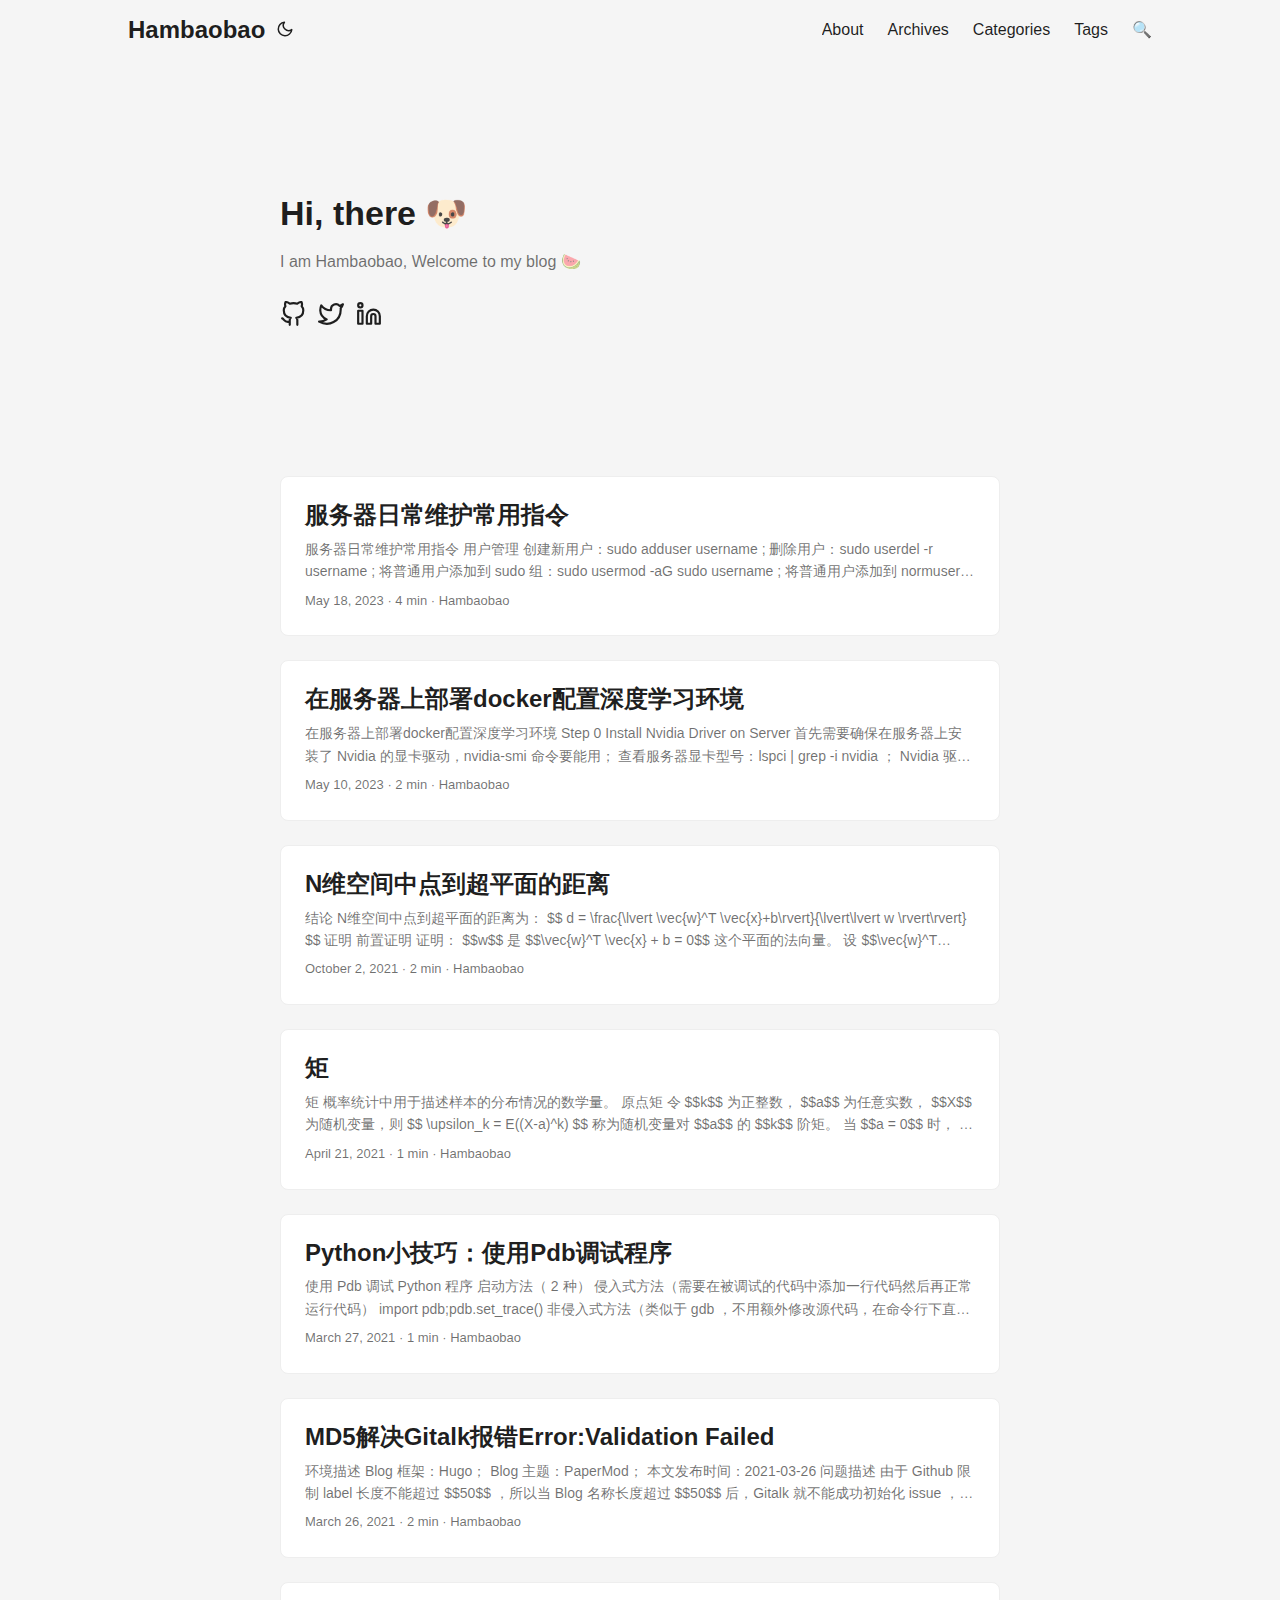
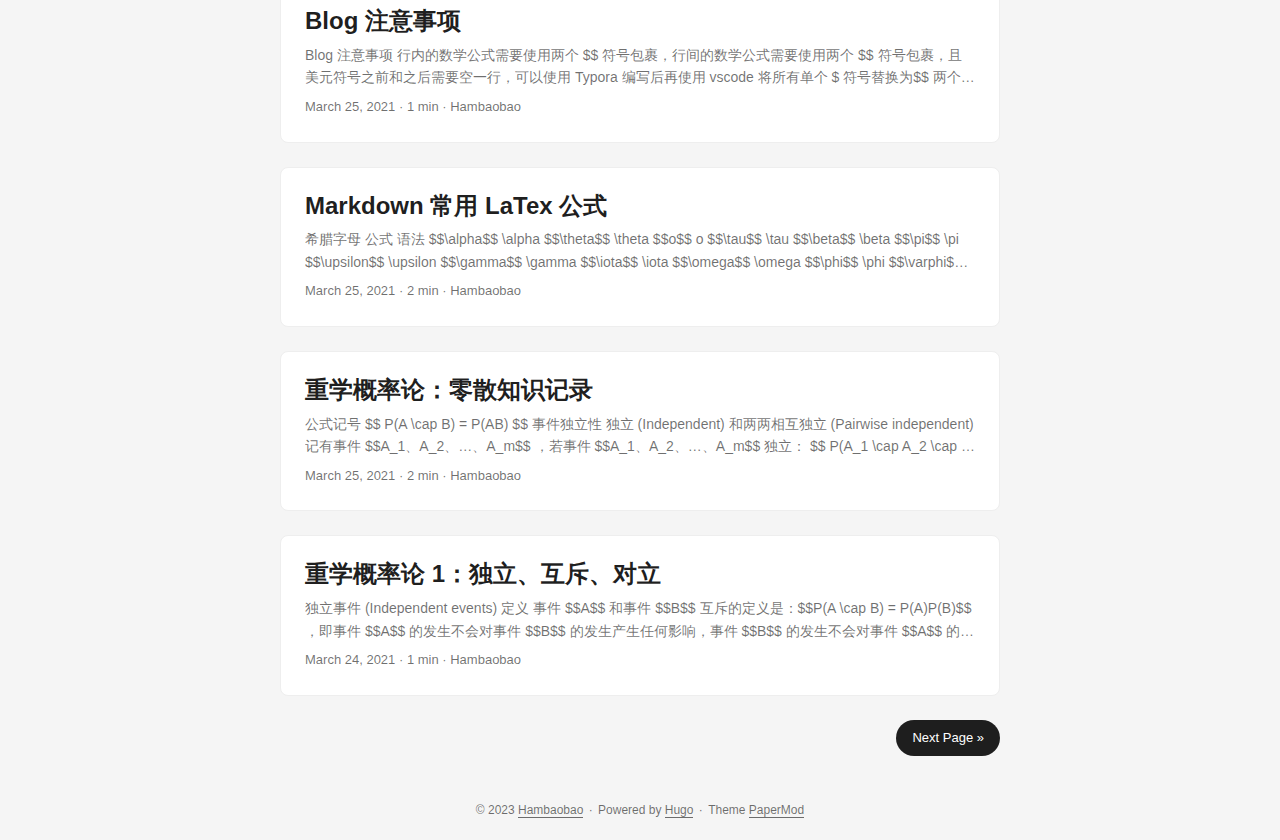
==== commit 9f6f0c36: "deployed by shell" ====
--- a/index.html
+++ b/index.html
@@ -31,7 +31,7 @@
 <meta property="og:description" content="" />
 <meta property="og:type" content="website" />
 <meta property="og:url" content="https://hambaobao.github.io/" />
-<meta property="og:updated_time" content="2023-05-10T10:02:48+08:00" />
+<meta property="og:updated_time" content="2023-05-18T12:02:48+08:00" />
 <meta name="twitter:card" content="summary"/>
 <meta name="twitter:title" content="Hambaobao"/>
 <meta name="twitter:description" content=""/>
@@ -167,6 +167,24 @@
 
   <header class="entry-header">
     <h2>
+      服务器日常维护常用指令
+    </h2>
+  </header>
+  <section class="entry-content">
+    <p>服务器日常维护常用指令 用户管理 创建新用户：sudo adduser username ; 删除用户：sudo userdel -r username ; 将普通用户添加到 sudo 组：sudo usermod -aG sudo username ; 将普通用户添加到 normuser 组：sudo usermod -aG normuser username ; 修改用户 uid ：sudo usermod -u uid username ; 修改用户 gid ：sudo groupmod -g gid username ; 修改用户默认 shell 为 zsh ：sudo usermod -s /bin/zsh username ; 文件解压缩 .tar：
+解压：tar xvf FileName.tar ; 压缩：tar cvf FileName.tar DirName ; .gz：
+解压：gunzip FileName.gz 或 gzip -d FileName....</p>
+  </section>
+  <footer class="entry-footer">
+
+May 18, 2023&nbsp;·&nbsp;4 min&nbsp;·&nbsp;Hambaobao
+</footer>
+  <a class="entry-link" aria-label="post link to 服务器日常维护常用指令" href="https://hambaobao.github.io/post/%E6%9C%8D%E5%8A%A1%E5%99%A8%E6%97%A5%E5%B8%B8%E7%BB%B4%E6%8A%A4%E5%B8%B8%E7%94%A8%E6%8C%87%E4%BB%A4/"></a>
+</article>
+<article class="post-entry"> 
+
+  <header class="entry-header">
+    <h2>
       在服务器上部署docker配置深度学习环境
     </h2>
   </header>
@@ -346,22 +364,6 @@
 March 24, 2021&nbsp;·&nbsp;1 min&nbsp;·&nbsp;Hambaobao
 </footer>
   <a class="entry-link" aria-label="post link to 重学概率论 1：独立、互斥、对立" href="https://hambaobao.github.io/post/%E9%87%8D%E5%AD%A6%E6%A6%82%E7%8E%87%E8%AE%BA1-%E7%8B%AC%E7%AB%8B%E4%BA%92%E6%96%A5%E5%AF%B9%E7%AB%8B/"></a>
-</article>
-<article class="post-entry"> 
-
-  <header class="entry-header">
-    <h2>
-      Contrastive Representation
-    </h2>
-  </header>
-  <section class="entry-content">
-    <p>Contrastive Representation 标题 一级标题 二级标题 三级标题 四级标题 五级标题 六级标题 列表 无序列表 1 2 3 ...</p>
-  </section>
-  <footer class="entry-footer">
-
-March 22, 2021&nbsp;·&nbsp;1 min&nbsp;·&nbsp;Hambaobao
-</footer>
-  <a class="entry-link" aria-label="post link to Contrastive Representation" href="https://hambaobao.github.io/post/contrastive-representation/"></a>
 </article>
 <footer class="page-footer">
   <nav class="pagination">
